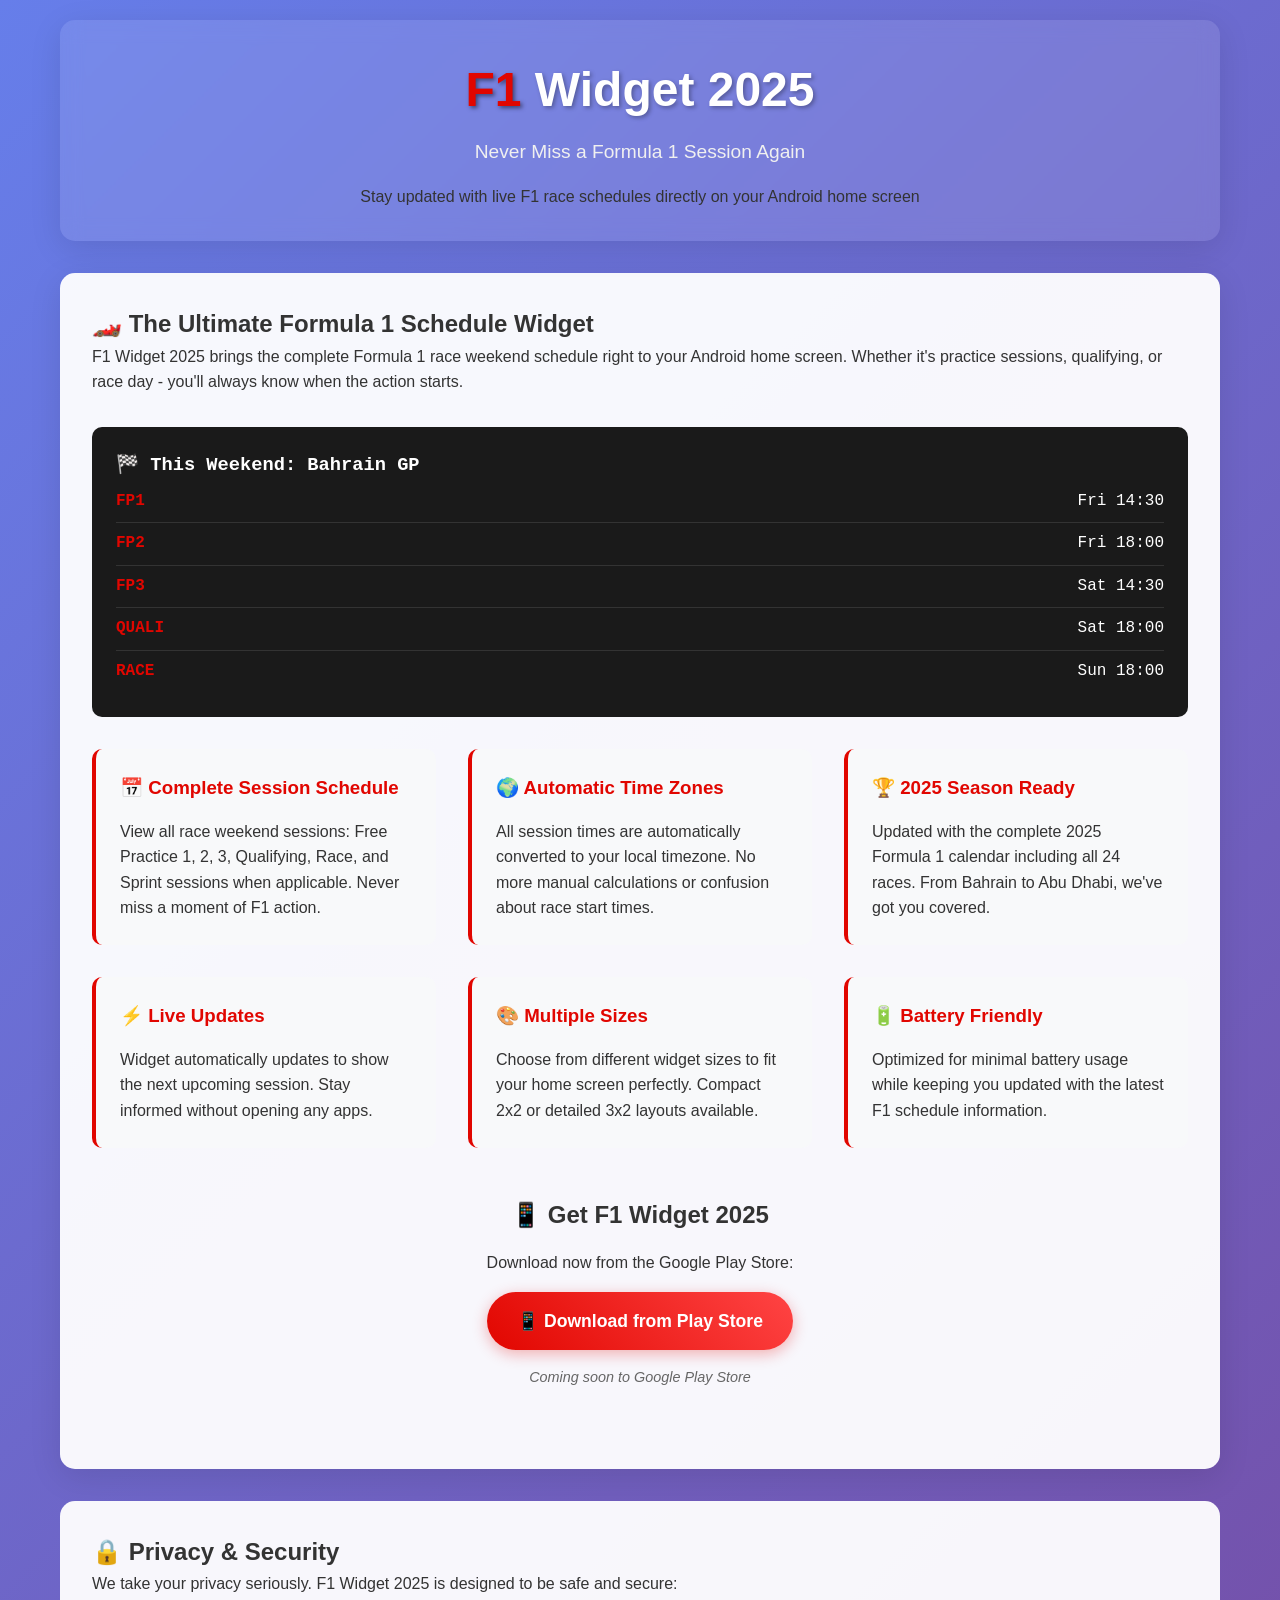
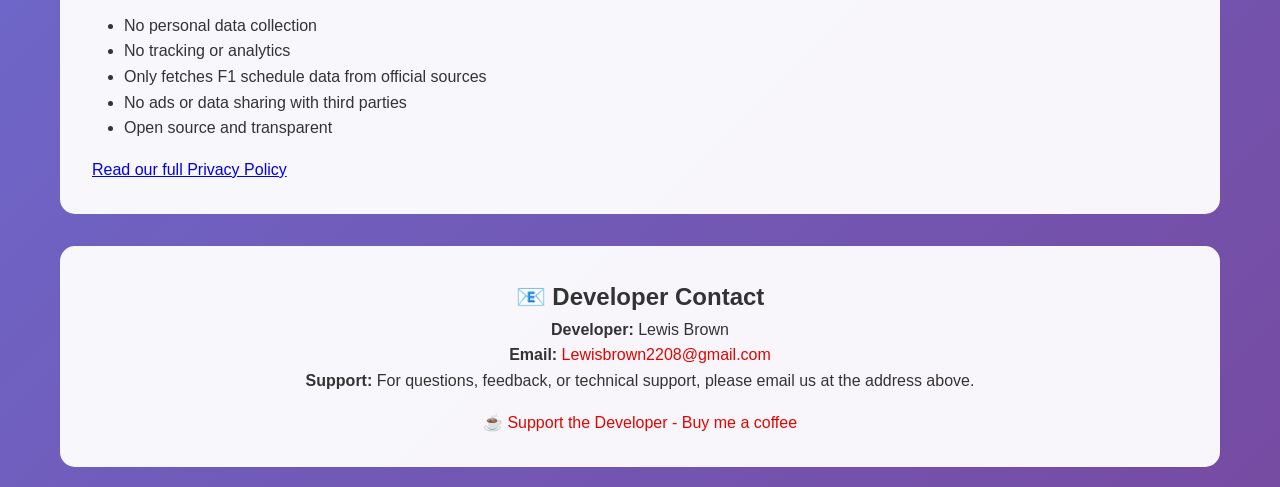
==== index.html @ 6e0ebc2e "dd" ====
<!DOCTYPE html>
<html lang="en">
<head>
    <meta charset="UTF-8">
    <meta name="viewport" content="width=device-width, initial-scale=1.0">
    <title>F1 Widget 2025 - Formula 1 Schedule Widget for Android</title>
    <meta name="description" content="Stay updated with Formula 1 race schedules directly on your Android home screen. Shows FP1, FP2, FP3, Qualifying, Race times, and Sprint sessions when applicable.">
    <style>
        * {
            margin: 0;
            padding: 0;
            box-sizing: border-box;
        }

        body {
            font-family: 'Segoe UI', Tahoma, Geneva, Verdana, sans-serif;
            line-height: 1.6;
            color: #333;
            background: linear-gradient(135deg, #667eea 0%, #764ba2 100%);
            min-height: 100vh;
        }

        .container {
            max-width: 1200px;
            margin: 0 auto;
            padding: 20px;
        }

        .header {
            text-align: center;
            padding: 2rem 0;
            background: rgba(255, 255, 255, 0.1);
            backdrop-filter: blur(10px);
            border-radius: 15px;
            margin-bottom: 2rem;
            box-shadow: 0 8px 32px rgba(0, 0, 0, 0.1);
        }

        .header h1 {
            font-size: 3rem;
            font-weight: bold;
            color: #fff;
            margin-bottom: 0.5rem;
            text-shadow: 2px 2px 4px rgba(0, 0, 0, 0.3);
        }

        .header .subtitle {
            font-size: 1.2rem;
            color: #f0f0f0;
            margin-bottom: 1rem;
        }

        .f1-logo {
            font-weight: bold;
            color: #e10600;
            text-shadow: 2px 2px 4px rgba(0, 0, 0, 0.5);
        }

        .content {
            background: rgba(255, 255, 255, 0.95);
            padding: 2rem;
            border-radius: 15px;
            box-shadow: 0 8px 32px rgba(0, 0, 0, 0.1);
            margin-bottom: 2rem;
        }

        .features {
            display: grid;
            grid-template-columns: repeat(auto-fit, minmax(300px, 1fr));
            gap: 2rem;
            margin: 2rem 0;
        }

        .feature {
            padding: 1.5rem;
            background: #f8f9fa;
            border-radius: 10px;
            border-left: 4px solid #e10600;
            transition: transform 0.3s ease;
        }

        .feature:hover {
            transform: translateY(-5px);
        }

        .feature h3 {
            color: #e10600;
            margin-bottom: 1rem;
        }

        .download-section {
            text-align: center;
            margin: 3rem 0;
        }

        .download-btn {
            display: inline-block;
            background: linear-gradient(45deg, #e10600, #ff4444);
            color: white;
            padding: 15px 30px;
            text-decoration: none;
            border-radius: 50px;
            font-weight: bold;
            font-size: 1.1rem;
            transition: all 0.3s ease;
            box-shadow: 0 4px 15px rgba(225, 6, 0, 0.3);
        }

        .download-btn:hover {
            transform: translateY(-2px);
            box-shadow: 0 6px 20px rgba(225, 6, 0, 0.4);
        }

        .privacy-section {
            background: rgba(255, 255, 255, 0.95);
            padding: 2rem;
            border-radius: 15px;
            margin-bottom: 2rem;
        }

        .contact {
            background: rgba(255, 255, 255, 0.95);
            padding: 2rem;
            border-radius: 15px;
            text-align: center;
        }

        .contact a {
            color: #e10600;
            text-decoration: none;
        }

        .contact a:hover {
            text-decoration: underline;
        }

        .schedule-preview {
            background: #1a1a1a;
            color: #fff;
            padding: 1.5rem;
            border-radius: 10px;
            margin: 2rem 0;
            font-family: 'Courier New', monospace;
        }

        .session-time {
            display: flex;
            justify-content: space-between;
            padding: 0.5rem 0;
            border-bottom: 1px solid #333;
        }

        .session-time:last-child {
            border-bottom: none;
        }

        .session-name {
            color: #e10600;
            font-weight: bold;
        }

        @media (max-width: 768px) {
            .header h1 {
                font-size: 2rem;
            }
            
            .container {
                padding: 10px;
            }
            
            .content {
                padding: 1rem;
            }
        }
    </style>
</head>
<body>
    <div class="container">
        <div class="header">
            <h1><span class="f1-logo">F1</span> Widget 2025</h1>
            <p class="subtitle">Never Miss a Formula 1 Session Again</p>
            <p>Stay updated with live F1 race schedules directly on your Android home screen</p>
        </div>

        <div class="content">
            <h2>🏎️ The Ultimate Formula 1 Schedule Widget</h2>
            <p>F1 Widget 2025 brings the complete Formula 1 race weekend schedule right to your Android home screen. Whether it's practice sessions, qualifying, or race day - you'll always know when the action starts.</p>

            <div class="schedule-preview">
                <h3>🏁 This Weekend: Bahrain GP</h3>
                <div class="session-time">
                    <span class="session-name">FP1</span>
                    <span>Fri 14:30</span>
                </div>
                <div class="session-time">
                    <span class="session-name">FP2</span>
                    <span>Fri 18:00</span>
                </div>
                <div class="session-time">
                    <span class="session-name">FP3</span>
                    <span>Sat 14:30</span>
                </div>
                <div class="session-time">
                    <span class="session-name">QUALI</span>
                    <span>Sat 18:00</span>
                </div>
                <div class="session-time">
                    <span class="session-name">RACE</span>
                    <span>Sun 18:00</span>
                </div>
            </div>

            <div class="features">
                <div class="feature">
                    <h3>📅 Complete Session Schedule</h3>
                    <p>View all race weekend sessions: Free Practice 1, 2, 3, Qualifying, Race, and Sprint sessions when applicable. Never miss a moment of F1 action.</p>
                </div>

                <div class="feature">
                    <h3>🌍 Automatic Time Zones</h3>
                    <p>All session times are automatically converted to your local timezone. No more manual calculations or confusion about race start times.</p>
                </div>

                <div class="feature">
                    <h3>🏆 2025 Season Ready</h3>
                    <p>Updated with the complete 2025 Formula 1 calendar including all 24 races. From Bahrain to Abu Dhabi, we've got you covered.</p>
                </div>

                <div class="feature">
                    <h3>⚡ Live Updates</h3>
                    <p>Widget automatically updates to show the next upcoming session. Stay informed without opening any apps.</p>
                </div>

                <div class="feature">
                    <h3>🎨 Multiple Sizes</h3>
                    <p>Choose from different widget sizes to fit your home screen perfectly. Compact 2x2 or detailed 3x2 layouts available.</p>
                </div>

                <div class="feature">
                    <h3>🔋 Battery Friendly</h3>
                    <p>Optimized for minimal battery usage while keeping you updated with the latest F1 schedule information.</p>
                </div>
            </div>

            <div class="download-section">
                <h2>📱 Get F1 Widget 2025</h2>
                <p style="margin: 1rem 0;">Download now from the Google Play Store:</p>
                <a href="#" class="download-btn">
                    📱 Download from Play Store
                </a>
                <p style="margin-top: 1rem; font-size: 0.9rem; color: #666;">
                    <em>Coming soon to Google Play Store</em>
                </p>
            </div>
        </div>

        <div class="privacy-section">
            <h2>🔒 Privacy & Security</h2>
            <p>We take your privacy seriously. F1 Widget 2025 is designed to be safe and secure:</p>
            <ul style="margin: 1rem 0; padding-left: 2rem;">
                <li>No personal data collection</li>
                <li>No tracking or analytics</li>
                <li>Only fetches F1 schedule data from official sources</li>
                <li>No ads or data sharing with third parties</li>
                <li>Open source and transparent</li>
            </ul>
            <p><a href="privacy-policy.html">Read our full Privacy Policy</a></p>
        </div>

        <div class="contact">
            <h2>📧 Developer Contact</h2>
            <p><strong>Developer:</strong> Lewis Brown</p>
            <p><strong>Email:</strong> <a href="mailto:Lewisbrown2208@gmail.com">Lewisbrown2208@gmail.com</a></p>
            <p><strong>Support:</strong> For questions, feedback, or technical support, please email us at the address above.</p>
            <p style="margin-top: 1rem;">
                <a href="https://buymeacoffee.com/lewisbrown" target="_blank" style="color: #e10600; text-decoration: none;">
                    ☕ Support the Developer - Buy me a coffee
                </a>
            </p>
        </div>
    </div>
</body>
</html>
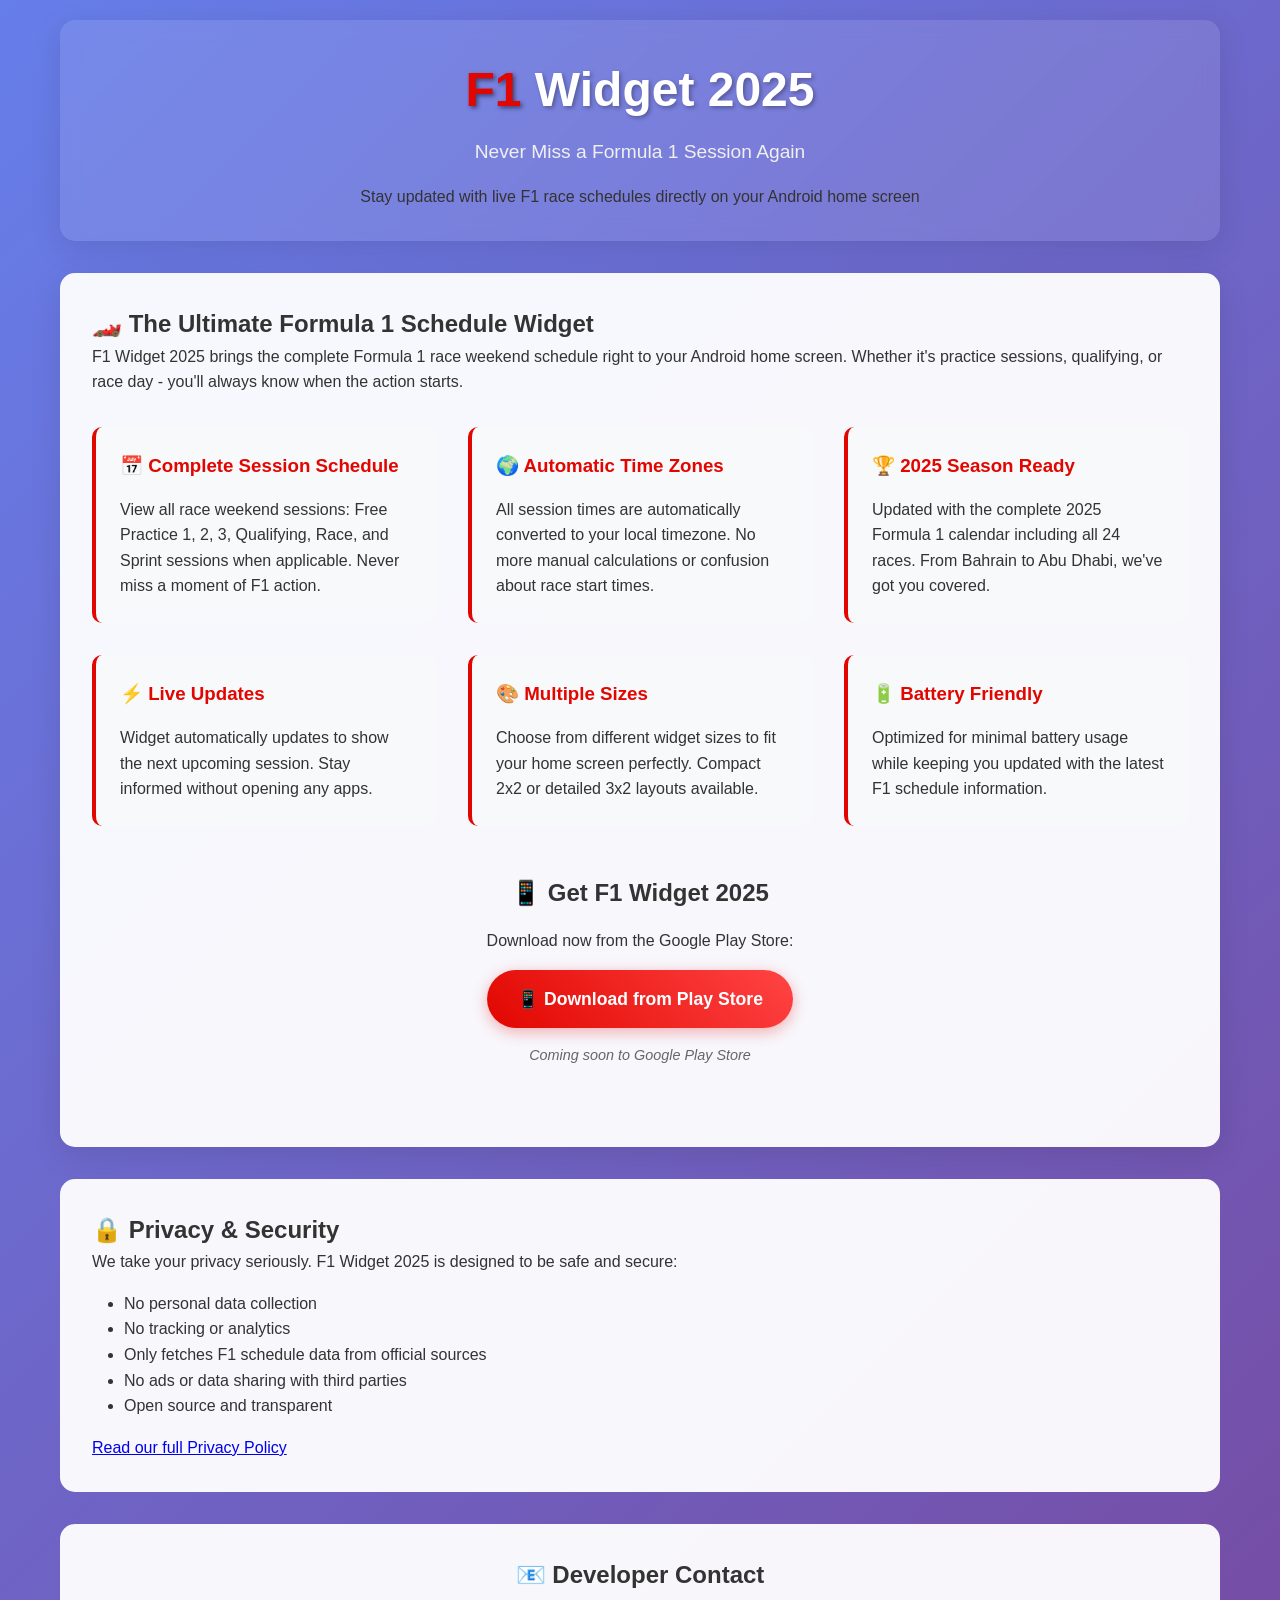
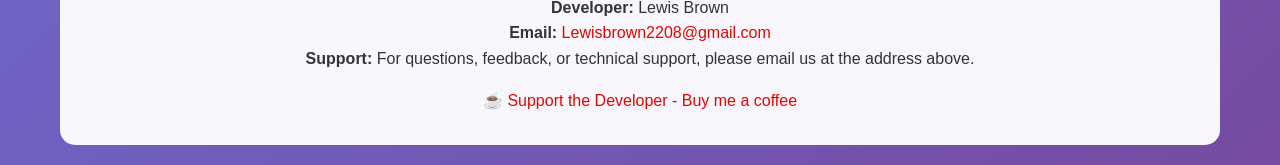
==== commit 00157e81: "Remove schedule preview section from main website and add Google Sites version" ====
--- a/index.html
+++ b/index.html
@@ -134,30 +134,7 @@
             text-decoration: underline;
         }
 
-        .schedule-preview {
-            background: #1a1a1a;
-            color: #fff;
-            padding: 1.5rem;
-            border-radius: 10px;
-            margin: 2rem 0;
-            font-family: 'Courier New', monospace;
-        }
-
-        .session-time {
-            display: flex;
-            justify-content: space-between;
-            padding: 0.5rem 0;
-            border-bottom: 1px solid #333;
-        }
-
-        .session-time:last-child {
-            border-bottom: none;
-        }
-
-        .session-name {
-            color: #e10600;
-            font-weight: bold;
-        }
+
 
         @media (max-width: 768px) {
             .header h1 {
@@ -186,29 +163,7 @@
             <h2>🏎️ The Ultimate Formula 1 Schedule Widget</h2>
             <p>F1 Widget 2025 brings the complete Formula 1 race weekend schedule right to your Android home screen. Whether it's practice sessions, qualifying, or race day - you'll always know when the action starts.</p>
 
-            <div class="schedule-preview">
-                <h3>🏁 This Weekend: Bahrain GP</h3>
-                <div class="session-time">
-                    <span class="session-name">FP1</span>
-                    <span>Fri 14:30</span>
-                </div>
-                <div class="session-time">
-                    <span class="session-name">FP2</span>
-                    <span>Fri 18:00</span>
-                </div>
-                <div class="session-time">
-                    <span class="session-name">FP3</span>
-                    <span>Sat 14:30</span>
-                </div>
-                <div class="session-time">
-                    <span class="session-name">QUALI</span>
-                    <span>Sat 18:00</span>
-                </div>
-                <div class="session-time">
-                    <span class="session-name">RACE</span>
-                    <span>Sun 18:00</span>
-                </div>
-            </div>
+
 
             <div class="features">
                 <div class="feature">
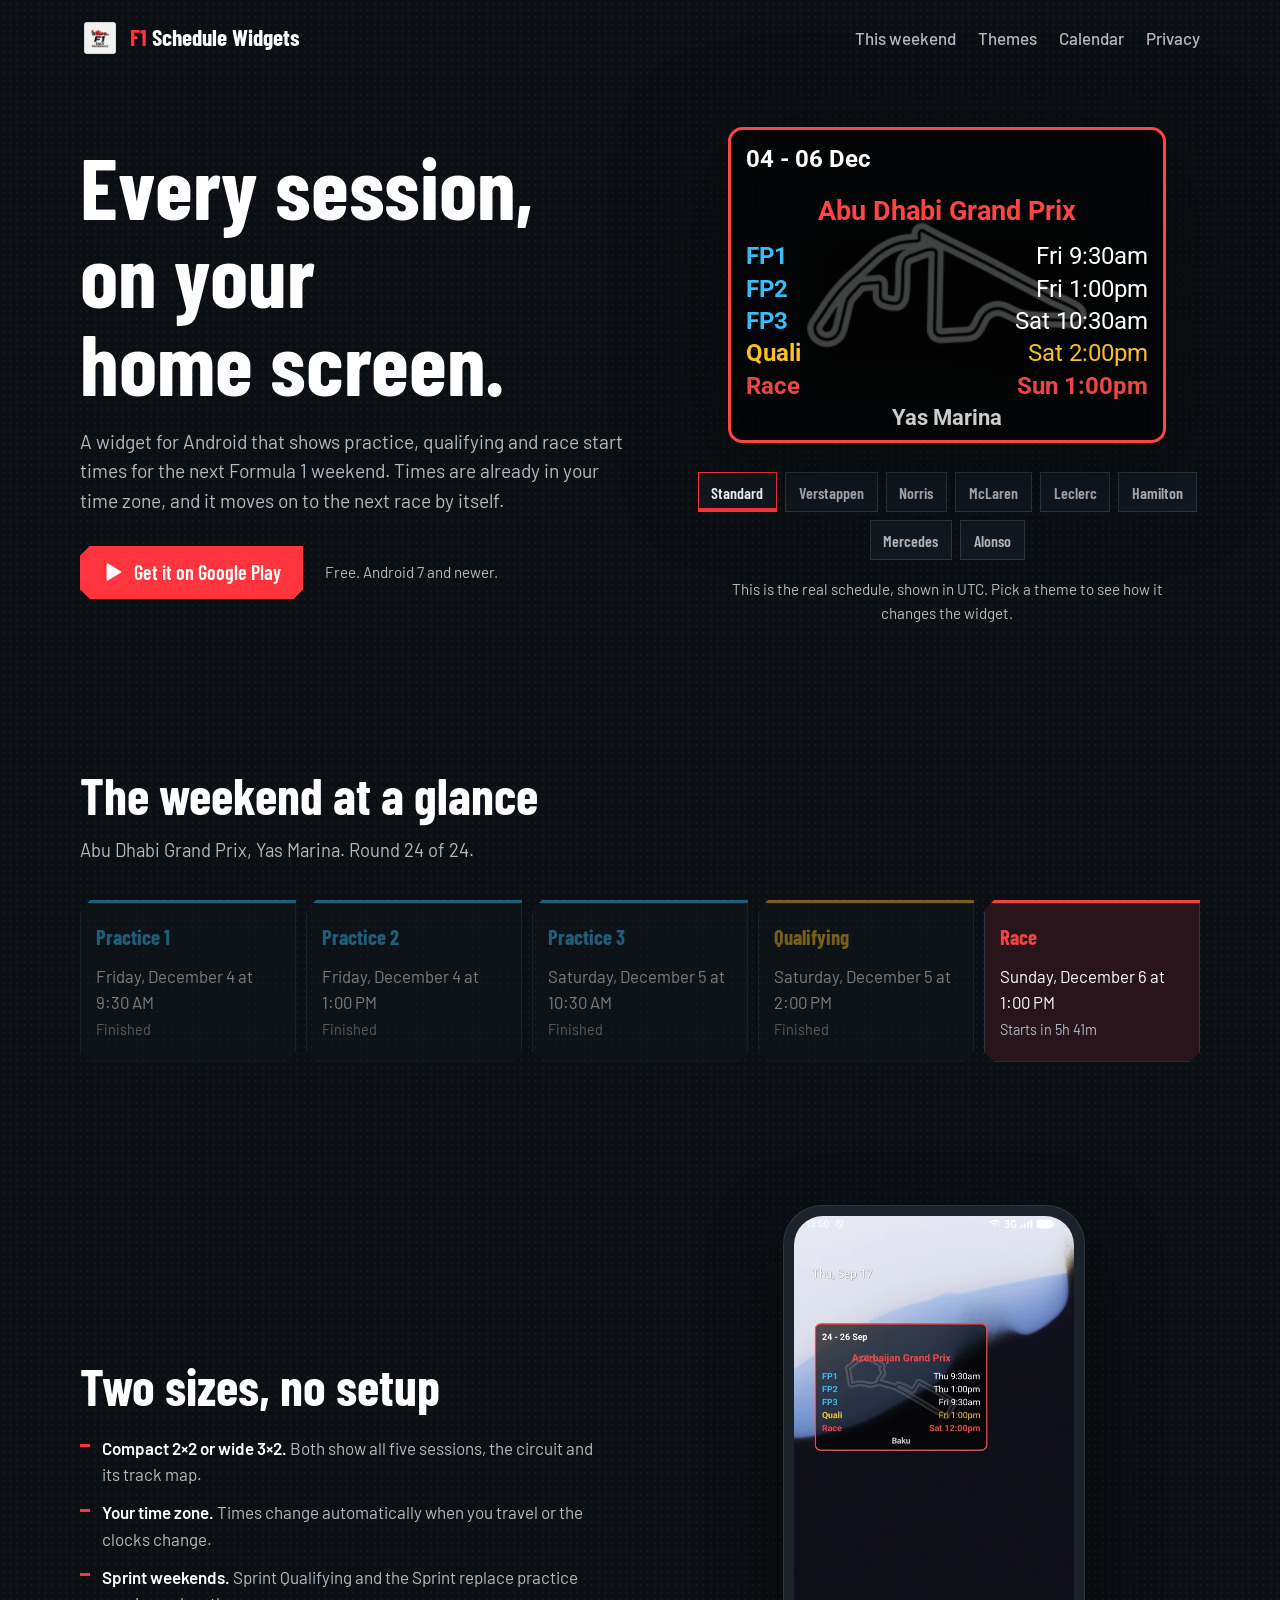
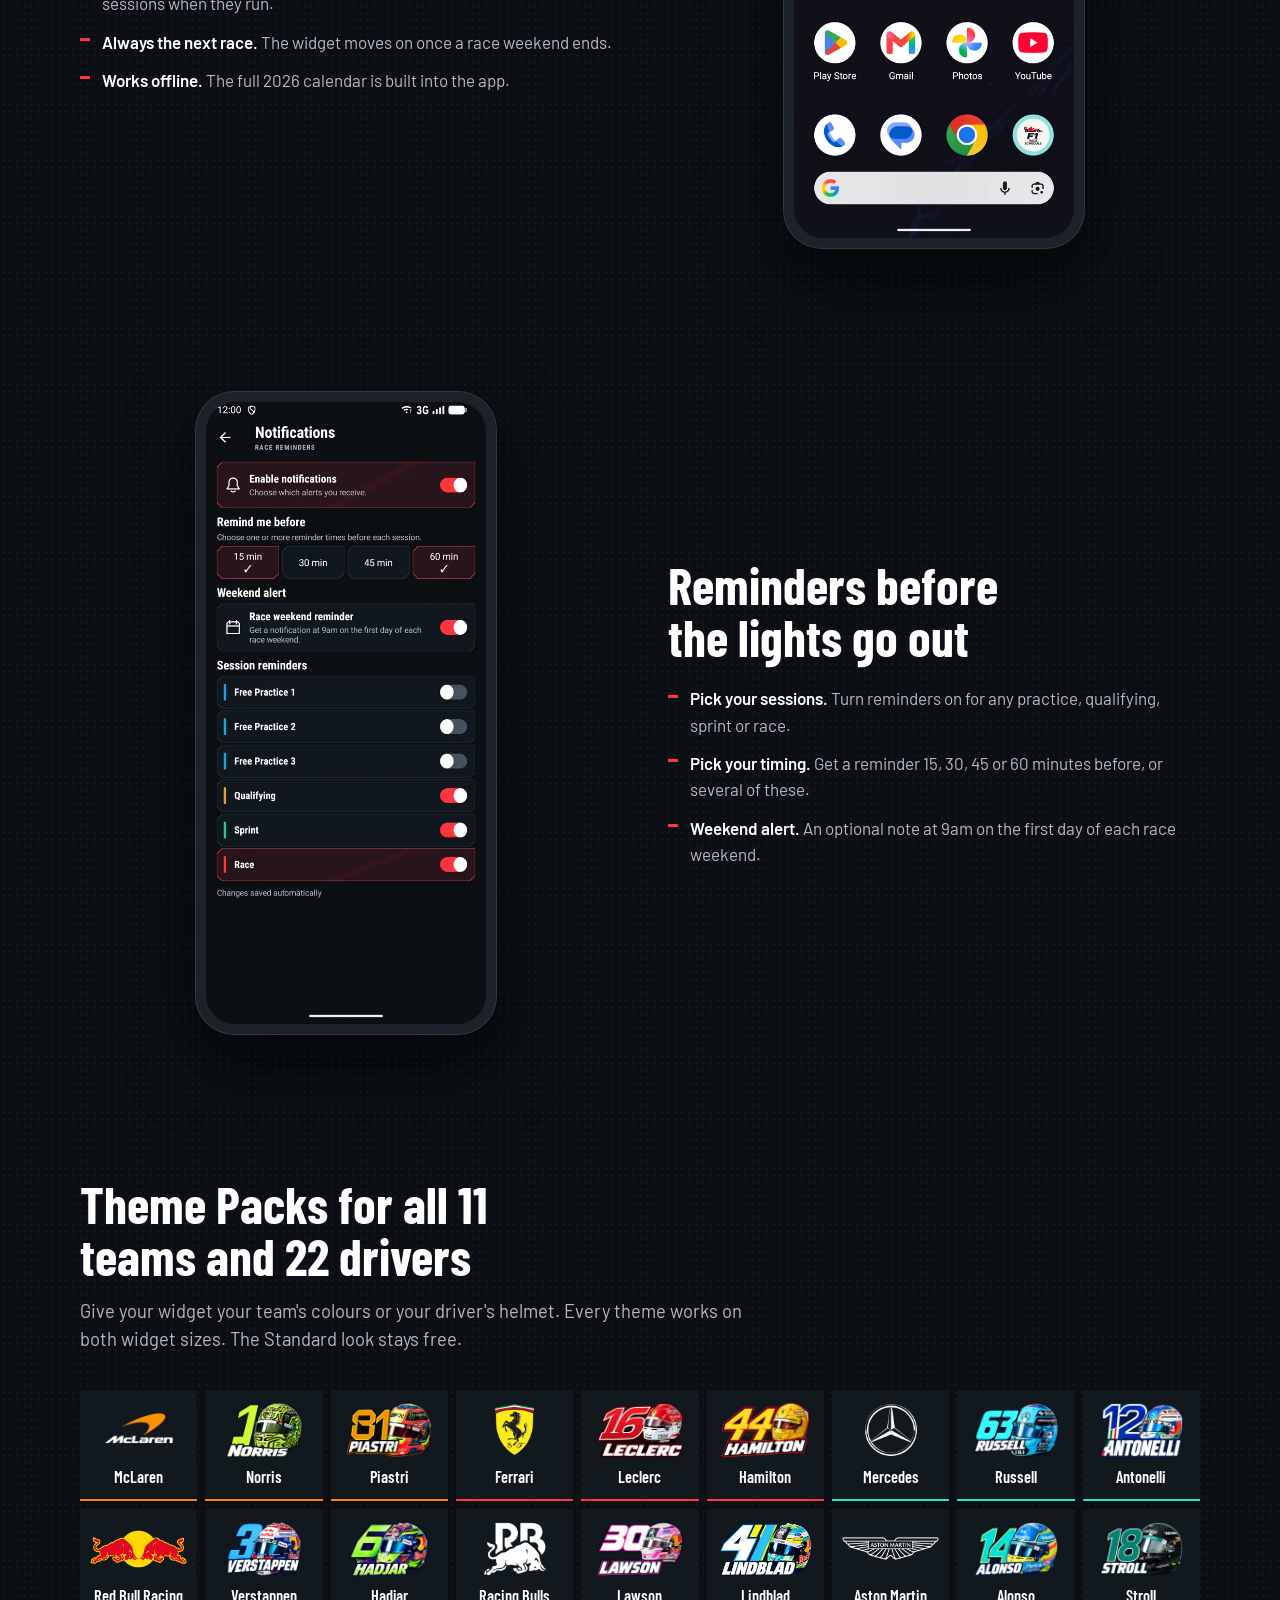
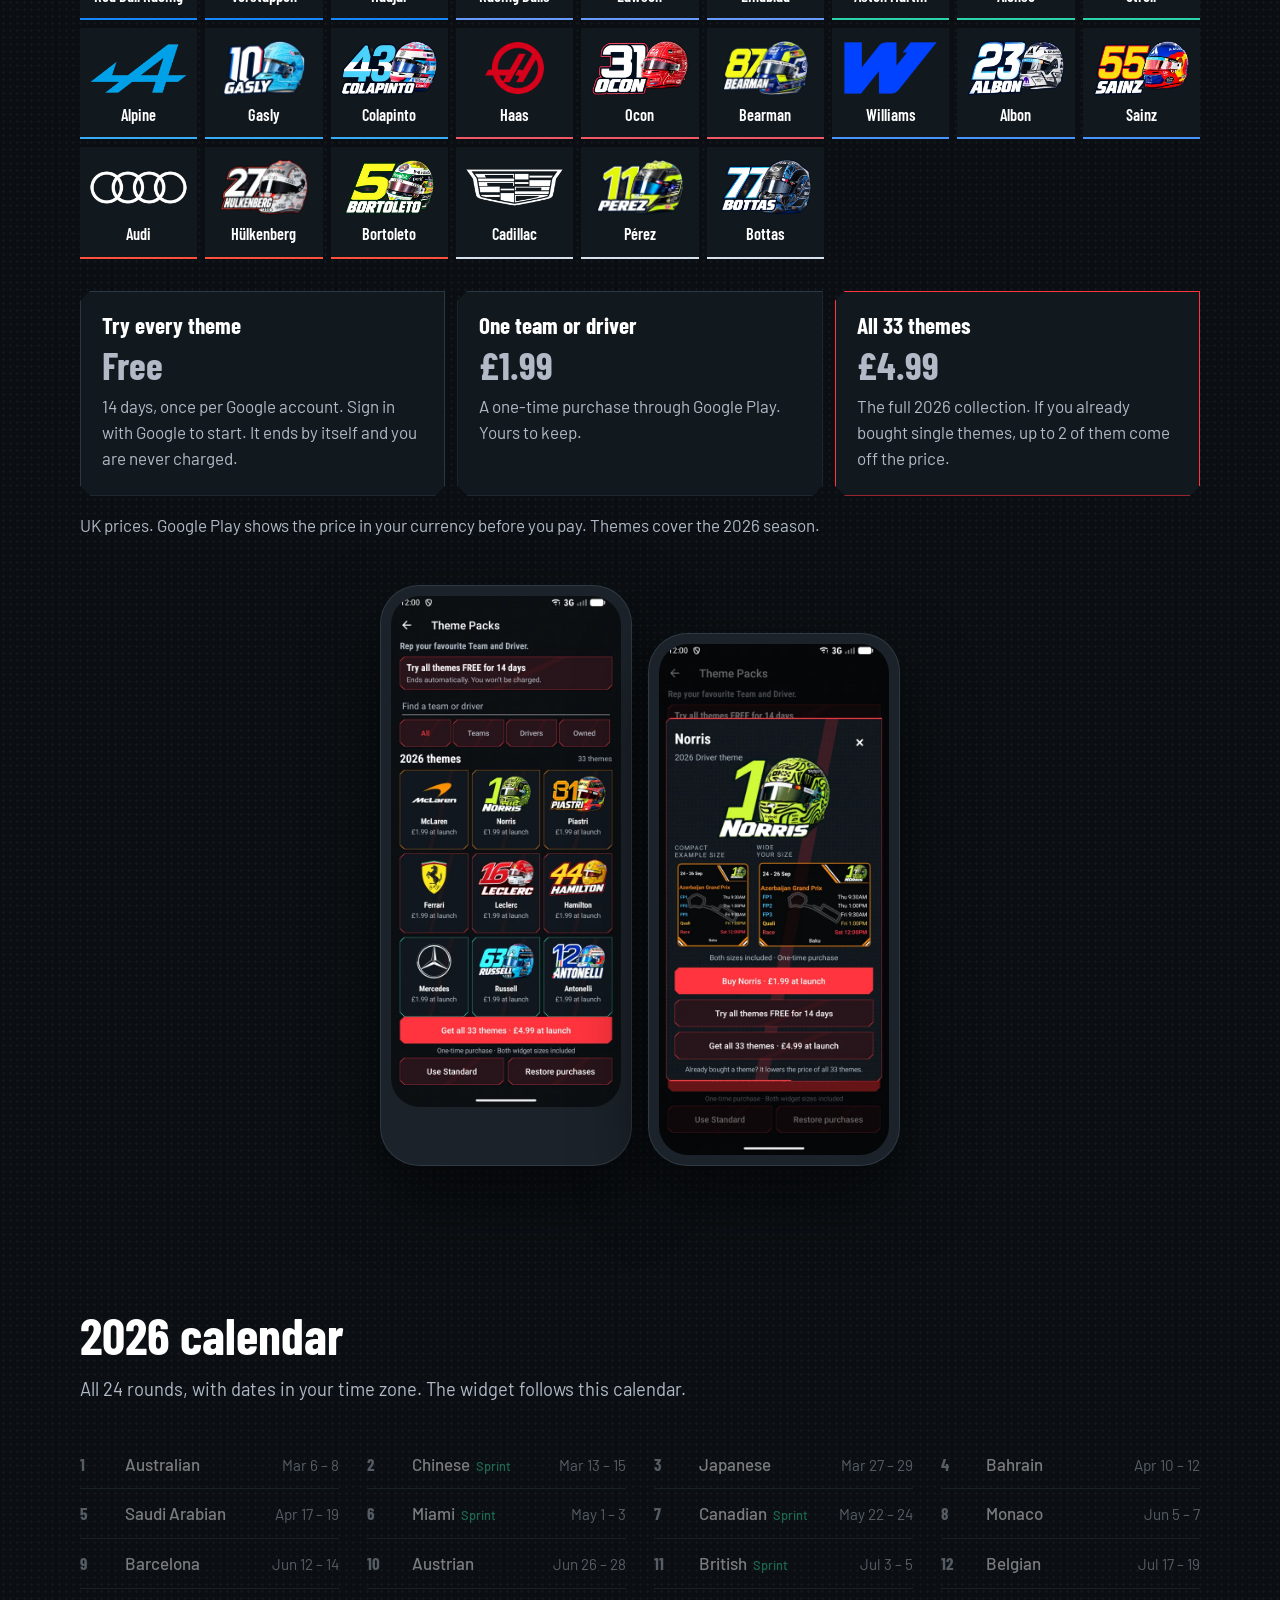
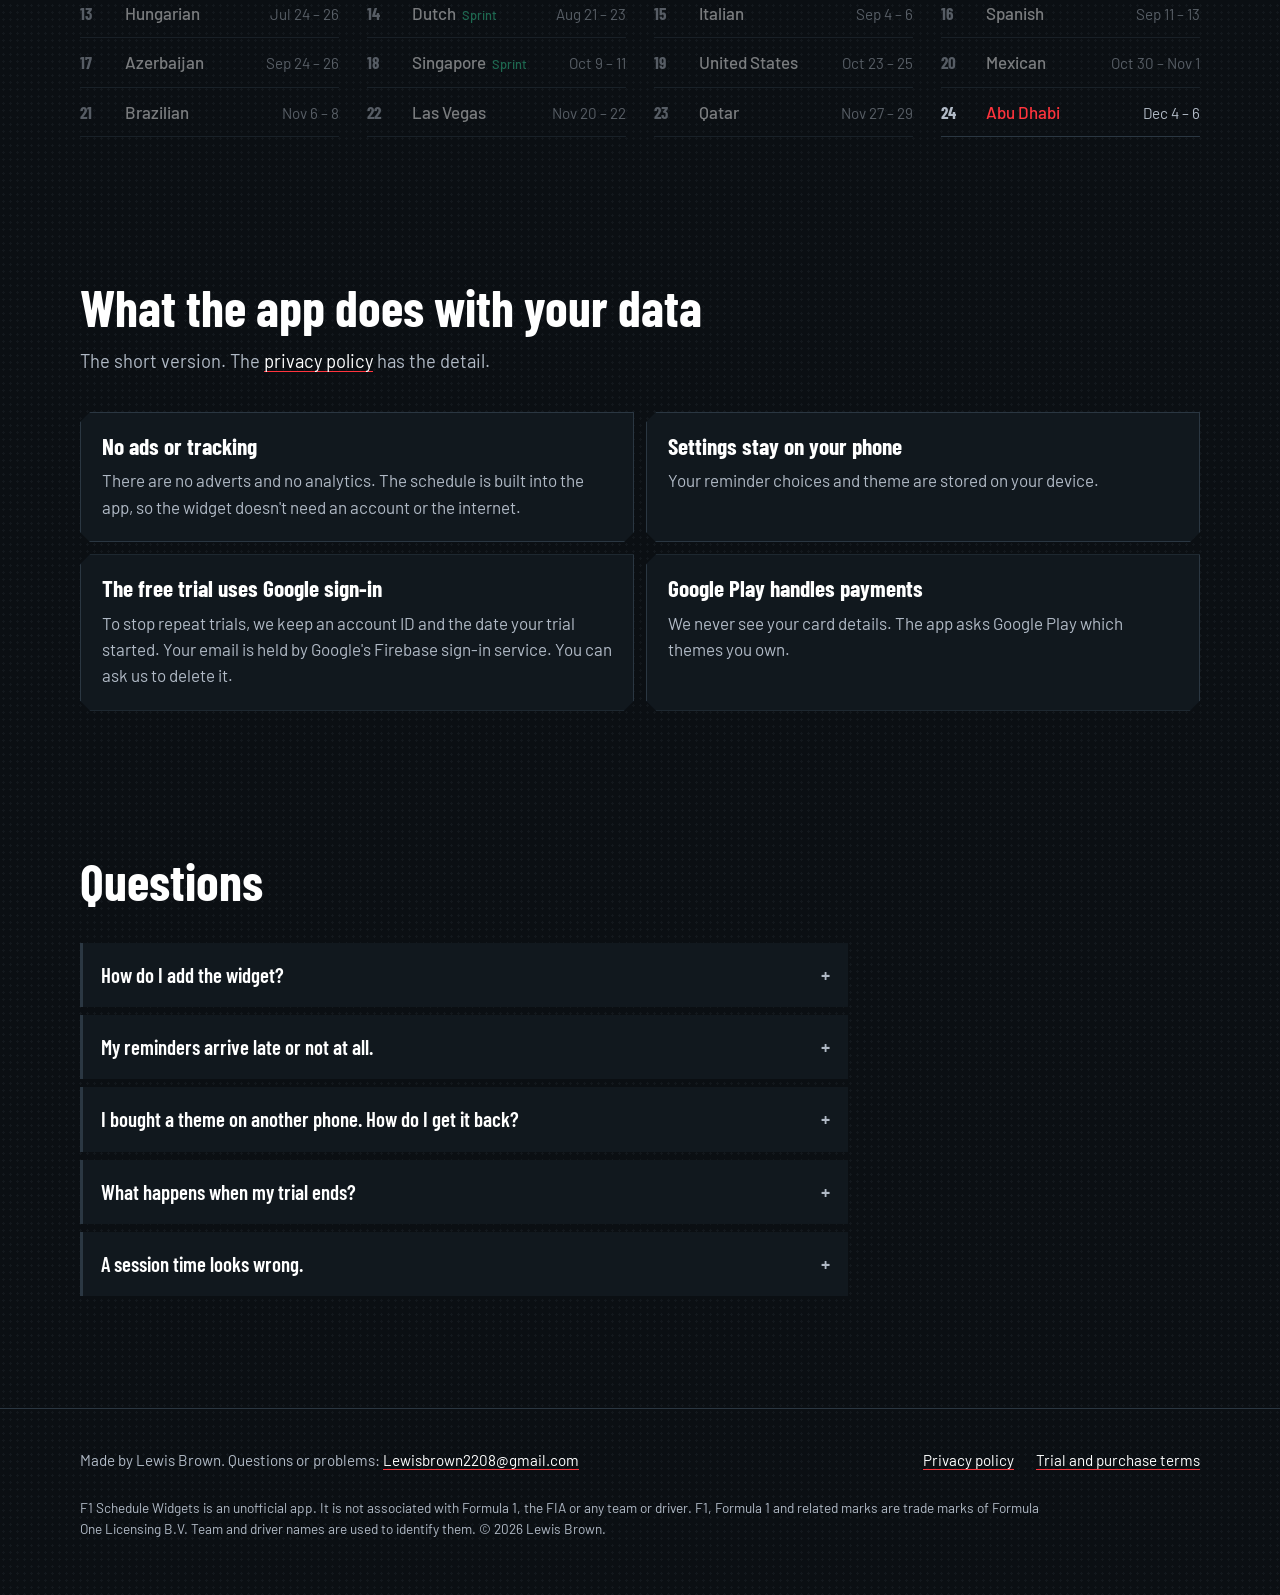
==== commit 071bb41e: "Rebuild website for the 2026 app: live widget demo, themes, new privacy policy and terms Co-Authored" ====
--- a/index.html
+++ b/index.html
@@ -1,238 +1,231 @@
 <!DOCTYPE html>
-<html lang="en">
+<html lang="en-GB">
 <head>
-    <meta charset="UTF-8">
-    <meta name="viewport" content="width=device-width, initial-scale=1.0">
-    <title>F1 Widget 2025 - Formula 1 Schedule Widget for Android</title>
-    <meta name="description" content="Stay updated with Formula 1 race schedules directly on your Android home screen. Shows FP1, FP2, FP3, Qualifying, Race times, and Sprint sessions when applicable.">
-    <style>
-        * {
-            margin: 0;
-            padding: 0;
-            box-sizing: border-box;
-        }
-
-        body {
-            font-family: 'Segoe UI', Tahoma, Geneva, Verdana, sans-serif;
-            line-height: 1.6;
-            color: #333;
-            background: linear-gradient(135deg, #667eea 0%, #764ba2 100%);
-            min-height: 100vh;
-        }
-
-        .container {
-            max-width: 1200px;
-            margin: 0 auto;
-            padding: 20px;
-        }
-
-        .header {
-            text-align: center;
-            padding: 2rem 0;
-            background: rgba(255, 255, 255, 0.1);
-            backdrop-filter: blur(10px);
-            border-radius: 15px;
-            margin-bottom: 2rem;
-            box-shadow: 0 8px 32px rgba(0, 0, 0, 0.1);
-        }
-
-        .header h1 {
-            font-size: 3rem;
-            font-weight: bold;
-            color: #fff;
-            margin-bottom: 0.5rem;
-            text-shadow: 2px 2px 4px rgba(0, 0, 0, 0.3);
-        }
-
-        .header .subtitle {
-            font-size: 1.2rem;
-            color: #f0f0f0;
-            margin-bottom: 1rem;
-        }
-
-        .f1-logo {
-            font-weight: bold;
-            color: #e10600;
-            text-shadow: 2px 2px 4px rgba(0, 0, 0, 0.5);
-        }
-
-        .content {
-            background: rgba(255, 255, 255, 0.95);
-            padding: 2rem;
-            border-radius: 15px;
-            box-shadow: 0 8px 32px rgba(0, 0, 0, 0.1);
-            margin-bottom: 2rem;
-        }
-
-        .features {
-            display: grid;
-            grid-template-columns: repeat(auto-fit, minmax(300px, 1fr));
-            gap: 2rem;
-            margin: 2rem 0;
-        }
-
-        .feature {
-            padding: 1.5rem;
-            background: #f8f9fa;
-            border-radius: 10px;
-            border-left: 4px solid #e10600;
-            transition: transform 0.3s ease;
-        }
-
-        .feature:hover {
-            transform: translateY(-5px);
-        }
-
-        .feature h3 {
-            color: #e10600;
-            margin-bottom: 1rem;
-        }
-
-        .download-section {
-            text-align: center;
-            margin: 3rem 0;
-        }
-
-        .download-btn {
-            display: inline-block;
-            background: linear-gradient(45deg, #e10600, #ff4444);
-            color: white;
-            padding: 15px 30px;
-            text-decoration: none;
-            border-radius: 50px;
-            font-weight: bold;
-            font-size: 1.1rem;
-            transition: all 0.3s ease;
-            box-shadow: 0 4px 15px rgba(225, 6, 0, 0.3);
-        }
-
-        .download-btn:hover {
-            transform: translateY(-2px);
-            box-shadow: 0 6px 20px rgba(225, 6, 0, 0.4);
-        }
-
-        .privacy-section {
-            background: rgba(255, 255, 255, 0.95);
-            padding: 2rem;
-            border-radius: 15px;
-            margin-bottom: 2rem;
-        }
-
-        .contact {
-            background: rgba(255, 255, 255, 0.95);
-            padding: 2rem;
-            border-radius: 15px;
-            text-align: center;
-        }
-
-        .contact a {
-            color: #e10600;
-            text-decoration: none;
-        }
-
-        .contact a:hover {
-            text-decoration: underline;
-        }
-
-
-
-        @media (max-width: 768px) {
-            .header h1 {
-                font-size: 2rem;
-            }
-            
-            .container {
-                padding: 10px;
-            }
-            
-            .content {
-                padding: 1rem;
-            }
-        }
-    </style>
+  <meta charset="utf-8">
+  <meta name="viewport" content="width=device-width, initial-scale=1">
+  <title>F1 Schedule Widgets for Android</title>
+  <meta name="description" content="Home screen widgets for Android that show every session of the next Formula 1 race weekend in your own time zone, with reminders and team and driver themes.">
+  <meta name="theme-color" content="#0b0f13">
+  <meta property="og:title" content="F1 Schedule Widgets for Android">
+  <meta property="og:description" content="Every session of the next race weekend on your home screen, in your time zone.">
+  <meta property="og:image" content="https://f1-schedule-widgets.netlify.app/assets/screens/homescreen.webp">
+  <link rel="icon" href="favicon.png" type="image/png">
+  <link rel="preconnect" href="https://fonts.googleapis.com">
+  <link rel="preconnect" href="https://fonts.gstatic.com" crossorigin>
+  <link href="https://fonts.googleapis.com/css2?family=Barlow+Condensed:wght@600;700&family=Barlow:wght@400;500;600&family=Roboto:wght@400;700&display=swap" rel="stylesheet">
+  <link rel="stylesheet" href="styles.css">
 </head>
 <body>
-    <div class="container">
-        <div class="header">
-            <h1><span class="f1-logo">F1</span> Widget 2025</h1>
-            <p class="subtitle">Never Miss a Formula 1 Session Again</p>
-            <p>Stay updated with live F1 race schedules directly on your Android home screen</p>
-        </div>
-
-        <div class="content">
-            <h2>🏎️ The Ultimate Formula 1 Schedule Widget</h2>
-            <p>F1 Widget 2025 brings the complete Formula 1 race weekend schedule right to your Android home screen. Whether it's practice sessions, qualifying, or race day - you'll always know when the action starts.</p>
-
-
-
-            <div class="features">
-                <div class="feature">
-                    <h3>📅 Complete Session Schedule</h3>
-                    <p>View all race weekend sessions: Free Practice 1, 2, 3, Qualifying, Race, and Sprint sessions when applicable. Never miss a moment of F1 action.</p>
+  <header class="site-header">
+    <div class="wrap">
+      <a class="brand" href="./">
+        <img src="assets/icon-192.png" alt="" width="40" height="40">
+        <span><b>F1</b> Schedule Widgets</span>
+      </a>
+      <nav class="site-nav" aria-label="Sections">
+        <a href="#weekend">This weekend</a>
+        <a href="#themes">Themes</a>
+        <a href="#calendar">Calendar</a>
+        <a href="#privacy">Privacy</a>
+      </nav>
+    </div>
+  </header>
+
+  <main>
+    <section class="hero" aria-labelledby="hero-title">
+      <div class="wrap">
+        <div>
+          <h1 id="hero-title">Every session, on your home screen.</h1>
+          <p class="lede">A widget for Android that shows practice, qualifying and race start times for the next Formula 1 weekend. Times are already in your time zone, and it moves on to the next race by itself.</p>
+          <div class="actions">
+            <a class="button" href="https://play.google.com/store/apps/details?id=com.f1widget">
+              <svg viewBox="0 0 24 24" aria-hidden="true"><path fill="currentColor" d="M5 3.5v17a1 1 0 0 0 1.5.86l14-8.5a1 1 0 0 0 0-1.72l-14-8.5A1 1 0 0 0 5 3.5Z"/></svg>
+              Get it on Google Play
+            </a>
+            <span class="small">Free. Android 7 and newer.</span>
+          </div>
+        </div>
+
+        <div class="demo">
+          <div class="widget-shell">
+            <div class="widget" data-widget role="img" aria-label="Widget preview">
+              <div class="frame"></div>
+              <img class="track" data-track src="assets/tracks/baku.webp" alt="">
+              <img class="corner left" data-corner-left src="assets/frames/red_bull_corner.svg" alt="">
+              <img class="corner right" data-corner-right src="assets/frames/red_bull_corner_right.svg" alt="">
+              <div class="grid">
+                <div class="dates" data-dates></div>
+                <div class="badge">
+                  <img class="header" data-header src="assets/frames/red_bull_header.svg" alt="">
+                  <span class="gap"></span>
+                  <img class="art" data-art src="assets/art/verstappen.webp" alt="">
                 </div>
-
-                <div class="feature">
-                    <h3>🌍 Automatic Time Zones</h3>
-                    <p>All session times are automatically converted to your local timezone. No more manual calculations or confusion about race start times.</p>
-                </div>
-
-                <div class="feature">
-                    <h3>🏆 2025 Season Ready</h3>
-                    <p>Updated with the complete 2025 Formula 1 calendar including all 24 races. From Bahrain to Abu Dhabi, we've got you covered.</p>
-                </div>
-
-                <div class="feature">
-                    <h3>⚡ Live Updates</h3>
-                    <p>Widget automatically updates to show the next upcoming session. Stay informed without opening any apps.</p>
-                </div>
-
-                <div class="feature">
-                    <h3>🎨 Multiple Sizes</h3>
-                    <p>Choose from different widget sizes to fit your home screen perfectly. Compact 2x2 or detailed 3x2 layouts available.</p>
-                </div>
-
-                <div class="feature">
-                    <h3>🔋 Battery Friendly</h3>
-                    <p>Optimized for minimal battery usage while keeping you updated with the latest F1 schedule information.</p>
-                </div>
+                <div class="gp" data-gp></div>
+                <div class="rows" data-rows></div>
+                <div class="place" data-place></div>
+              </div>
             </div>
-
-            <div class="download-section">
-                <h2>📱 Get F1 Widget 2025</h2>
-                <p style="margin: 1rem 0;">Download now from the Google Play Store:</p>
-                <a href="#" class="download-btn">
-                    📱 Download from Play Store
-                </a>
-                <p style="margin-top: 1rem; font-size: 0.9rem; color: #666;">
-                    <em>Coming soon to Google Play Store</em>
-                </p>
-            </div>
-        </div>
-
-        <div class="privacy-section">
-            <h2>🔒 Privacy & Security</h2>
-            <p>We take your privacy seriously. F1 Widget 2025 is designed to be safe and secure:</p>
-            <ul style="margin: 1rem 0; padding-left: 2rem;">
-                <li>No personal data collection</li>
-                <li>No tracking or analytics</li>
-                <li>Only fetches F1 schedule data from official sources</li>
-                <li>No ads or data sharing with third parties</li>
-                <li>Open source and transparent</li>
-            </ul>
-            <p><a href="privacy-policy.html">Read our full Privacy Policy</a></p>
-        </div>
-
-        <div class="contact">
-            <h2>📧 Developer Contact</h2>
-            <p><strong>Developer:</strong> Lewis Brown</p>
-            <p><strong>Email:</strong> <a href="mailto:Lewisbrown2208@gmail.com">Lewisbrown2208@gmail.com</a></p>
-            <p><strong>Support:</strong> For questions, feedback, or technical support, please email us at the address above.</p>
-            <p style="margin-top: 1rem;">
-                <a href="https://buymeacoffee.com/lewisbrown" target="_blank" style="color: #e10600; text-decoration: none;">
-                    ☕ Support the Developer - Buy me a coffee
-                </a>
-            </p>
-        </div>
+          </div>
+          <div class="theme-picker" data-picker role="group" aria-label="Try a theme"></div>
+          <p class="demo-caption">This is the real schedule, shown in <span data-zone>your time zone</span>. Pick a theme to see how it changes the widget.</p>
+        </div>
+      </div>
+    </section>
+
+    <section id="weekend" aria-labelledby="weekend-title">
+      <div class="wrap">
+        <div class="section-head">
+          <h2 id="weekend-title">The weekend at a glance</h2>
+          <p data-weekend-title></p>
+        </div>
+        <ol class="timeline" data-timeline></ol>
+      </div>
+    </section>
+
+    <section aria-labelledby="widgets-title">
+      <div class="wrap feature">
+        <div>
+          <h2 id="widgets-title">Two sizes, no setup</h2>
+          <ul>
+            <li><b>Compact 2×2 or wide 3×2.</b> Both show all five sessions, the circuit and its track map.</li>
+            <li><b>Your time zone.</b> Times change automatically when you travel or the clocks change.</li>
+            <li><b>Sprint weekends.</b> Sprint Qualifying and the Sprint replace practice sessions when they run.</li>
+            <li><b>Always the next race.</b> The widget moves on once a race weekend ends.</li>
+            <li><b>Works offline.</b> The full 2026 calendar is built into the app.</li>
+          </ul>
+        </div>
+        <div class="phone"><img src="assets/screens/homescreen.webp" alt="Android home screen with the F1 widget showing the Azerbaijan Grand Prix sessions" width="540" height="1200" loading="lazy"></div>
+      </div>
+    </section>
+
+    <section aria-labelledby="reminders-title">
+      <div class="wrap feature flip">
+        <div>
+          <h2 id="reminders-title">Reminders before the lights go out</h2>
+          <ul>
+            <li><b>Pick your sessions.</b> Turn reminders on for any practice, qualifying, sprint or race.</li>
+            <li><b>Pick your timing.</b> Get a reminder 15, 30, 45 or 60 minutes before, or several of these.</li>
+            <li><b>Weekend alert.</b> An optional note at 9am on the first day of each race weekend.</li>
+          </ul>
+        </div>
+        <div class="phone"><img src="assets/screens/notifications.webp" alt="Notification settings with reminders on for qualifying, sprint and race, 15 and 60 minutes before" width="540" height="1200" loading="lazy"></div>
+      </div>
+    </section>
+
+    <section id="themes" aria-labelledby="themes-title">
+      <div class="wrap">
+        <div class="section-head">
+          <h2 id="themes-title">Theme Packs for all 11 teams and 22 drivers</h2>
+          <p>Give your widget your team's colours or your driver's helmet. Every theme works on both widget sizes. The Standard look stays free.</p>
+        </div>
+        <div class="art-wall" data-wall></div>
+
+        <div class="offers">
+          <div class="offer panel">
+            <h3>Try every theme</h3>
+            <p class="price">Free</p>
+            <p>14 days, once per Google account. Sign in with Google to start. It ends by itself and you are never charged.</p>
+          </div>
+          <div class="offer panel">
+            <h3>One team or driver</h3>
+            <p class="price">£1.99</p>
+            <p>A one-time purchase through Google Play. Yours to keep.</p>
+          </div>
+          <div class="offer panel accent">
+            <h3>All 33 themes</h3>
+            <p class="price">£4.99</p>
+            <p>The full 2026 collection. If you already bought single themes, up to 2 of them come off the price.</p>
+          </div>
+        </div>
+        <p class="muted" style="margin-top:16px">UK prices. Google Play shows the price in your currency before you pay. Themes cover the 2026 season.</p>
+
+        <div class="phones" style="margin-top:48px">
+          <div class="phone"><img src="assets/screens/shop.webp" alt="Theme Packs screen with team and driver themes" width="540" height="1200" loading="lazy"></div>
+          <div class="phone"><img src="assets/screens/detail.webp" alt="Norris theme page with compact and wide widget previews" width="540" height="1200" loading="lazy"></div>
+        </div>
+      </div>
+    </section>
+
+    <section id="calendar" aria-labelledby="calendar-title">
+      <div class="wrap">
+        <div class="section-head">
+          <h2 id="calendar-title">2026 calendar</h2>
+          <p>All 24 rounds, with dates in your time zone. The widget follows this calendar.</p>
+        </div>
+        <ol class="calendar" data-calendar></ol>
+      </div>
+    </section>
+
+    <section id="privacy" aria-labelledby="privacy-title">
+      <div class="wrap">
+        <div class="section-head">
+          <h2 id="privacy-title">What the app does with your data</h2>
+          <p>The short version. The <a class="text-link" href="privacy-policy.html">privacy policy</a> has the detail.</p>
+        </div>
+        <div class="facts">
+          <div class="fact panel">
+            <h3>No ads or tracking</h3>
+            <p>There are no adverts and no analytics. The schedule is built into the app, so the widget doesn't need an account or the internet.</p>
+          </div>
+          <div class="fact panel">
+            <h3>Settings stay on your phone</h3>
+            <p>Your reminder choices and theme are stored on your device.</p>
+          </div>
+          <div class="fact panel">
+            <h3>The free trial uses Google sign-in</h3>
+            <p>To stop repeat trials, we keep an account ID and the date your trial started. Your email is held by Google's Firebase sign-in service. You can ask us to delete it.</p>
+          </div>
+          <div class="fact panel">
+            <h3>Google Play handles payments</h3>
+            <p>We never see your card details. The app asks Google Play which themes you own.</p>
+          </div>
+        </div>
+      </div>
+    </section>
+
+    <section aria-labelledby="faq-title">
+      <div class="wrap">
+        <div class="section-head">
+          <h2 id="faq-title">Questions</h2>
+        </div>
+        <div class="faq">
+          <details>
+            <summary>How do I add the widget?</summary>
+            <p>Touch and hold an empty part of your home screen, tap Widgets, then search for F1. Drag the size you want onto your home screen.</p>
+          </details>
+          <details>
+            <summary>My reminders arrive late or not at all.</summary>
+            <p>Some phones pause apps in the background to save battery. Open your phone's Settings, go to Apps, then F1 Schedule Widgets, then Battery, and choose Unrestricted.</p>
+          </details>
+          <details>
+            <summary>I bought a theme on another phone. How do I get it back?</summary>
+            <p>Sign in to Google Play with the same account, open Theme Packs and tap Restore purchases.</p>
+          </details>
+          <details>
+            <summary>What happens when my trial ends?</summary>
+            <p>Your widget goes back to the Standard look. Themes you bought stay active. Schedules and reminders are always free.</p>
+          </details>
+          <details>
+            <summary>A session time looks wrong.</summary>
+            <p>Email us with the race and session. Formula 1 sometimes moves sessions, and we update the app when it does.</p>
+          </details>
+        </div>
+      </div>
+    </section>
+  </main>
+
+  <footer class="site-footer">
+    <div class="wrap">
+      <p>Made by Lewis Brown. Questions or problems: <a class="text-link" href="mailto:Lewisbrown2208@gmail.com">Lewisbrown2208@gmail.com</a></p>
+      <nav aria-label="Legal">
+        <a class="text-link" href="privacy-policy.html">Privacy policy</a>
+        <a class="text-link" href="terms.html">Trial and purchase terms</a>
+      </nav>
+      <p class="legal">F1 Schedule Widgets is an unofficial app. It is not associated with Formula 1, the FIA or any team or driver. F1, Formula 1 and related marks are trade marks of Formula One Licensing B.V. Team and driver names are used to identify them. © <span data-year>2026</span> Lewis Brown.</p>
     </div>
+  </footer>
+
+  <script src="races.js"></script>
+  <script src="site.js"></script>
 </body>
-</html>+</html>
--- a/styles.css
+++ b/styles.css
@@ -0,0 +1,309 @@
+/* F1 Schedule Widgets site. Tokens mirror the Android app (MotorsportPanel, widget colours). */
+:root {
+  --tarmac: #0b0f13;      /* app backdrop */
+  --pit-wall: #11181e;    /* app panel fill */
+  --panel-line: #2b3742;  /* app panel outline */
+  --kerb: #ff343d;        /* app accent red */
+  --kerb-deep: #28141a;   /* app accent panel fill */
+  --telemetry: #b1bac6;   /* app muted text */
+  --practice: #38bdf8;    /* widget practice label */
+  --quali: #fbbf24;       /* widget qualifying label */
+  --race: #ef4444;        /* widget race label */
+  --white: #ffffff;
+  --cut: 10px;
+  --display: "Barlow Condensed", "Roboto Condensed", "Arial Narrow", sans-serif;
+  --body: "Barlow", "Roboto", system-ui, sans-serif;
+  color-scheme: dark;
+}
+
+* { box-sizing: border-box; }
+html { scroll-behavior: smooth; }
+@media (prefers-reduced-motion: reduce) { html { scroll-behavior: auto; } }
+
+body {
+  margin: 0;
+  background-color: var(--tarmac);
+  /* The app's faint carbon grid, drawn once for the whole page. */
+  background-image: radial-gradient(rgba(180, 199, 215, .05) 1px, transparent 1.2px);
+  background-size: 7px 7px;
+  color: var(--white);
+  font-family: var(--body);
+  font-size: 1.0625rem;
+  line-height: 1.55;
+}
+
+img { max-width: 100%; display: block; }
+a { color: inherit; }
+a:focus-visible, button:focus-visible, summary:focus-visible {
+  outline: 2px solid var(--quali);
+  outline-offset: 3px;
+}
+
+h1, h2, h3 {
+  font-family: var(--display);
+  font-weight: 700;
+  line-height: 1.02;
+  margin: 0;
+  text-wrap: balance;
+}
+h1 { font-size: clamp(2.8rem, 7vw, 5.4rem); }
+h2 { font-size: clamp(2rem, 4.4vw, 3.2rem); }
+h3 { font-size: 1.45rem; line-height: 1.1; }
+p { margin: 0; }
+.muted { color: var(--telemetry); }
+
+.wrap { width: min(1120px, 100% - 32px); margin-inline: auto; }
+
+/* Cut-corner panel, same geometry as the app: top-left, bottom-left and bottom-right clipped. */
+.panel {
+  position: relative;
+  background: var(--pit-wall);
+  clip-path: polygon(var(--cut) 0, 100% 0, 100% calc(100% - var(--cut)), calc(100% - var(--cut)) 100%, var(--cut) 100%, 0 calc(100% - var(--cut)), 0 var(--cut));
+}
+.panel::before {
+  content: "";
+  position: absolute;
+  inset: 0;
+  background: var(--panel-line);
+  clip-path: inherit;
+  -webkit-mask: linear-gradient(#000 0 0) content-box, linear-gradient(#000 0 0);
+  -webkit-mask-composite: xor;
+  mask-composite: exclude;
+  padding: 1px;
+  pointer-events: none;
+}
+.panel.accent::before { background: var(--kerb); }
+
+/* Buttons */
+.button {
+  display: inline-flex;
+  align-items: center;
+  gap: .6rem;
+  min-height: 52px;
+  padding: .7rem 1.4rem;
+  font-family: var(--display);
+  font-weight: 600;
+  font-size: 1.25rem;
+  text-decoration: none;
+  color: var(--white);
+  background: var(--kerb);
+  border: 0;
+  cursor: pointer;
+  clip-path: polygon(var(--cut) 0, 100% 0, 100% calc(100% - var(--cut)), calc(100% - var(--cut)) 100%, var(--cut) 100%, 0 calc(100% - var(--cut)), 0 var(--cut));
+  transition: background-color .15s;
+}
+.button:hover { background: #ff5a61; }
+.button svg { width: 22px; height: 22px; flex: none; }
+.text-link { color: var(--white); text-underline-offset: 3px; text-decoration-color: var(--kerb); }
+.text-link:hover { text-decoration-thickness: 2px; }
+
+/* Header */
+.site-header { padding-block: 18px; }
+.site-header .wrap { display: flex; align-items: center; justify-content: space-between; gap: 16px; }
+.brand { display: flex; align-items: center; gap: 10px; text-decoration: none; }
+.brand img { width: 40px; height: 40px; border-radius: 10px; }
+.brand span { font-family: var(--display); font-weight: 700; font-size: 1.45rem; line-height: 1; }
+.brand b { color: var(--kerb); }
+.site-nav { display: flex; gap: 22px; font-weight: 500; }
+.site-nav a { text-decoration: none; color: var(--telemetry); }
+.site-nav a:hover { color: var(--white); }
+@media (max-width: 720px) { .site-nav { display: none; } }
+
+/* Hero */
+.hero { padding-block: 40px 72px; }
+.hero .wrap { display: grid; grid-template-columns: 1.05fr .95fr; gap: 56px; align-items: center; }
+.hero h1 { max-width: 13ch; }
+.hero .lede { margin-top: 20px; max-width: 34rem; font-size: 1.2rem; color: var(--telemetry); }
+.hero .actions { margin-top: 30px; display: flex; flex-wrap: wrap; align-items: center; gap: 14px 22px; }
+.hero .small { font-size: .95rem; color: var(--telemetry); }
+@media (max-width: 880px) {
+  .hero .wrap { grid-template-columns: 1fr; gap: 40px; }
+}
+
+/* Live widget replica. Geometry follows f1_race_widget_3x2(_themed).xml; 1dp = --dp. */
+.demo { display: grid; justify-items: center; gap: 18px; width: 100%; }
+.demo-caption { font-size: .95rem; color: var(--telemetry); text-align: center; max-width: 30rem; }
+.widget-shell { width: min(100%, 460px); container-type: inline-size; }
+.widget {
+  --dp: calc(100cqw / 253);
+  --accent: #ff4444;
+  --title: #ff4444;
+  --quali-time: var(--quali);
+  --race-time: var(--race);
+  position: relative;
+  aspect-ratio: 253 / 186;
+  font-family: "Roboto", sans-serif;
+  filter: drop-shadow(0 24px 50px rgba(0, 0, 0, .6));
+}
+.widget .frame {
+  position: absolute; inset: calc(6 * var(--dp));
+  background: rgba(0, 0, 0, .667);
+  border: calc(2 * var(--dp)) solid var(--accent);
+  border-radius: calc(8 * var(--dp));
+}
+.widget .track {
+  position: absolute;
+  inset: calc(10 * var(--dp));
+  width: calc(100% - 20 * var(--dp)); height: calc(100% - 20 * var(--dp));
+  object-fit: contain; opacity: .25;
+}
+.widget.themed .track { inset: calc(42 * var(--dp)) calc(14 * var(--dp)) calc(28 * var(--dp)); width: calc(100% - 28 * var(--dp)); height: calc(100% - 70 * var(--dp)); }
+.widget .corner { position: absolute; bottom: calc(8 * var(--dp)); width: calc(19 * var(--dp)); height: calc(19 * var(--dp)); display: none; }
+.widget .corner.left { left: calc(8 * var(--dp)); }
+.widget .corner.right { right: calc(8 * var(--dp)); }
+.widget.themed .corner { display: block; }
+.widget .grid {
+  position: absolute; inset: 0;
+  padding: calc(12 * var(--dp));
+  display: grid;
+  grid-template-columns: minmax(0, .8fr) minmax(0, .2fr);
+  grid-template-rows: minmax(0, .15fr) minmax(0, .2fr) minmax(0, .55fr) minmax(0, .1fr);
+  line-height: 1;
+  color: #fff;
+}
+.widget.themed .grid { padding: calc(10 * var(--dp)); grid-template-columns: minmax(0, .55fr) minmax(0, .45fr); grid-template-rows: minmax(0, .23fr) minmax(0, .12fr) minmax(0, .55fr) minmax(0, .1fr); }
+.widget .dates { align-self: center; padding-left: calc(4 * var(--dp)); font-weight: 700; font-size: calc(13 * var(--dp)); white-space: nowrap; }
+.widget .badge { display: none; position: relative; margin: calc(-2 * var(--dp)) calc(-2 * var(--dp)) 0 0; }
+.widget.themed .badge { display: flex; padding: calc(2 * var(--dp)) calc(2 * var(--dp)) calc(2 * var(--dp)) 0; }
+.widget .badge .header { position: absolute; inset: 0; width: 100%; height: 100%; }
+.widget .badge .gap { flex: var(--gap, .43); }
+.widget .badge .art { position: relative; flex: var(--art, .57); min-width: 0; height: 100%; object-fit: contain; }
+.widget .gp {
+  grid-column: 1 / -1; align-self: center; text-align: center;
+  color: var(--title); font-weight: 700; font-size: calc(15 * var(--dp)); white-space: nowrap; overflow: hidden;
+}
+.widget.themed .gp { text-align: left; padding-left: 0; }
+.widget .rows { grid-column: 1 / -1; min-height: 0; display: grid; grid-template-rows: repeat(5, minmax(0, 1fr)); padding: 0 calc(4 * var(--dp)); font-size: calc(13 * var(--dp)); }
+.widget .row { display: flex; align-items: center; }
+.widget .row b { flex: .4; }
+.widget .row span { flex: 1; text-align: right; white-space: nowrap; }
+.widget .fp { color: var(--practice); }
+.widget .q { color: var(--quali); }
+.widget .r { color: var(--race); }
+.widget .row .q-time { color: var(--quali-time); }
+.widget .row .r-time { color: var(--race-time); font-weight: 700; }
+.widget .place { grid-column: 1 / -1; align-self: center; text-align: center; font-weight: 700; color: #ccc; font-size: calc(12 * var(--dp)); }
+
+.theme-picker { display: flex; flex-wrap: wrap; justify-content: center; gap: 8px; }
+.theme-picker button {
+  font: 600 1rem var(--display);
+  color: var(--telemetry);
+  background: var(--pit-wall);
+  border: 1px solid var(--panel-line);
+  padding: .45rem .8rem;
+  min-height: 40px;
+  cursor: pointer;
+  border-radius: 0;
+}
+.theme-picker button:hover { color: var(--white); }
+.theme-picker button[aria-pressed="true"] { color: var(--white); border-color: var(--chip, var(--kerb)); box-shadow: inset 0 -3px 0 var(--chip, var(--kerb)); }
+
+/* Sections */
+section { padding-block: 72px; }
+.section-head { display: grid; gap: 14px; max-width: 42rem; margin-bottom: 36px; }
+.section-head p { color: var(--telemetry); font-size: 1.15rem; }
+
+/* Weekend timeline: the real session order, so it earns its sequence. */
+.timeline {
+  list-style: none; margin: 0; padding: 0;
+  display: grid; grid-template-columns: repeat(5, 1fr); gap: 10px;
+}
+.timeline li { padding: 18px 16px 20px; border-top: 3px solid var(--tone); }
+.timeline .kind { font-family: var(--display); font-weight: 700; font-size: 1.3rem; color: var(--tone); }
+.timeline time { display: block; margin-top: 10px; font-size: 1.05rem; }
+.timeline .until { display: block; margin-top: 4px; font-size: .9rem; color: var(--telemetry); }
+.timeline li.done { opacity: .45; }
+.timeline li.next { background: var(--kerb-deep); }
+.timeline .fp { --tone: var(--practice); }
+.timeline .q { --tone: var(--quali); }
+.timeline .r { --tone: var(--race); }
+.timeline .s { --tone: #34d399; }
+@media (max-width: 820px) { .timeline { grid-template-columns: 1fr; } .timeline li { display: grid; grid-template-columns: 8.5rem 1fr; align-items: baseline; padding: 12px 14px; border-top: 0; border-left: 3px solid var(--tone); } .timeline time { margin: 0; } .timeline .until { grid-column: 2; margin: 0; } }
+
+/* Feature rows with a phone screenshot */
+.feature { display: grid; grid-template-columns: 1fr 1fr; gap: 56px; align-items: center; }
+.feature.flip .phone { order: -1; }
+.feature ul { margin: 22px 0 0; padding: 0; list-style: none; display: grid; gap: 12px; }
+.feature li { padding-left: 22px; position: relative; color: var(--telemetry); }
+.feature li::before { content: ""; position: absolute; left: 0; top: .55em; width: 10px; height: 3px; background: var(--kerb); }
+.feature li b { color: var(--white); font-weight: 600; }
+.phone {
+  justify-self: center;
+  width: min(300px, 80vw);
+  padding: 10px;
+  border-radius: 38px;
+  background: #1b2229;
+  box-shadow: 0 0 0 1px #2e3943, 0 30px 70px rgba(0, 0, 0, .6);
+}
+.phone img { border-radius: 29px; width: 100%; height: auto; }
+.phones { display: flex; gap: 18px; justify-content: center; }
+.phones .phone { width: min(250px, 42vw); }
+.phones .phone:nth-child(2) { margin-top: 48px; }
+@media (max-width: 880px) {
+  .feature { grid-template-columns: 1fr; gap: 36px; }
+  .feature.flip .phone { order: 0; }
+}
+
+/* Theme wall */
+.art-wall {
+  display: grid;
+  grid-template-columns: repeat(auto-fill, minmax(110px, 1fr));
+  gap: 8px;
+}
+.art-wall figure { margin: 0; padding: 12px 8px 10px; display: grid; gap: 6px; justify-items: center; border-bottom: 2px solid var(--team); background: var(--pit-wall); }
+.art-wall img { height: 56px; width: 100%; object-fit: contain; }
+.art-wall figcaption { font-family: var(--display); font-weight: 600; font-size: 1.02rem; }
+.offers { margin-top: 32px; display: grid; grid-template-columns: repeat(3, 1fr); gap: 12px; }
+.offer { padding: 22px 22px 24px; display: grid; gap: 8px; align-content: start; }
+.offer .price { font-family: var(--display); font-weight: 700; font-size: 2.4rem; line-height: 1; }
+.offer p { color: var(--telemetry); }
+@media (max-width: 820px) { .offers { grid-template-columns: 1fr; } }
+
+/* Calendar */
+.calendar { display: grid; grid-template-columns: repeat(auto-fill, minmax(250px, 1fr)); gap: 0 28px; margin: 0; padding: 0; list-style: none; }
+.calendar li { display: grid; grid-template-columns: 2.2rem 1fr auto; gap: 10px; align-items: baseline; padding: 11px 0; border-bottom: 1px solid var(--panel-line); }
+.calendar .round { font-family: var(--display); font-weight: 700; color: var(--telemetry); }
+.calendar .name { font-weight: 500; }
+.calendar .sprint { font-size: .8rem; color: #34d399; margin-left: 6px; }
+.calendar time { color: var(--telemetry); font-size: .95rem; white-space: nowrap; }
+.calendar li.past { opacity: .45; }
+.calendar li.upcoming .name { color: var(--kerb); }
+
+/* Privacy summary and FAQ */
+.facts { display: grid; grid-template-columns: repeat(2, 1fr); gap: 12px; }
+.fact { padding: 22px; display: grid; gap: 8px; align-content: start; }
+.fact p { color: var(--telemetry); }
+@media (max-width: 720px) { .facts { grid-template-columns: 1fr; } }
+
+.faq { display: grid; gap: 8px; max-width: 48rem; }
+.faq details { background: var(--pit-wall); border-left: 3px solid var(--panel-line); }
+.faq details[open] { border-left-color: var(--kerb); }
+.faq summary { cursor: pointer; padding: 16px 18px; font-family: var(--display); font-weight: 600; font-size: 1.3rem; list-style: none; }
+.faq summary::-webkit-details-marker { display: none; }
+.faq summary::after { content: "+"; float: right; color: var(--telemetry); }
+.faq details[open] summary::after { content: "–"; }
+.faq details p { padding: 0 18px 18px; color: var(--telemetry); }
+
+/* Footer */
+.site-footer { margin-top: 40px; padding-block: 40px 56px; border-top: 1px solid var(--panel-line); color: var(--telemetry); font-size: .95rem; }
+.site-footer .wrap { display: grid; grid-template-columns: 1fr auto; gap: 24px; }
+.site-footer nav { display: flex; flex-wrap: wrap; gap: 8px 22px; }
+.site-footer .legal { grid-column: 1 / -1; font-size: .85rem; max-width: 60rem; }
+@media (max-width: 720px) { .site-footer .wrap { grid-template-columns: 1fr; } }
+
+/* Legal pages */
+.doc { padding-block: 32px 40px; }
+.doc .wrap { max-width: 46rem; }
+.doc h1 { font-size: clamp(2.6rem, 6vw, 4rem); }
+.doc .updated { margin-top: 12px; color: var(--telemetry); }
+.doc .summary { margin-top: 28px; padding: 22px 24px; }
+.doc .summary ul { margin: 10px 0 0; padding-left: 1.2rem; color: var(--telemetry); }
+.doc h2 { font-size: 1.9rem; margin-top: 44px; }
+.doc h3 { margin-top: 24px; }
+.doc p, .doc ul, .doc table { margin-top: 12px; }
+.doc p, .doc li { color: #d5dbe2; }
+.doc li + li { margin-top: 6px; }
+.doc table { width: 100%; border-collapse: collapse; font-size: .98rem; }
+.doc th, .doc td { text-align: left; vertical-align: top; padding: 10px 12px 10px 0; border-bottom: 1px solid var(--panel-line); }
+.doc th { font-family: var(--display); font-weight: 600; font-size: 1.1rem; }
+.table-scroll { overflow-x: auto; }
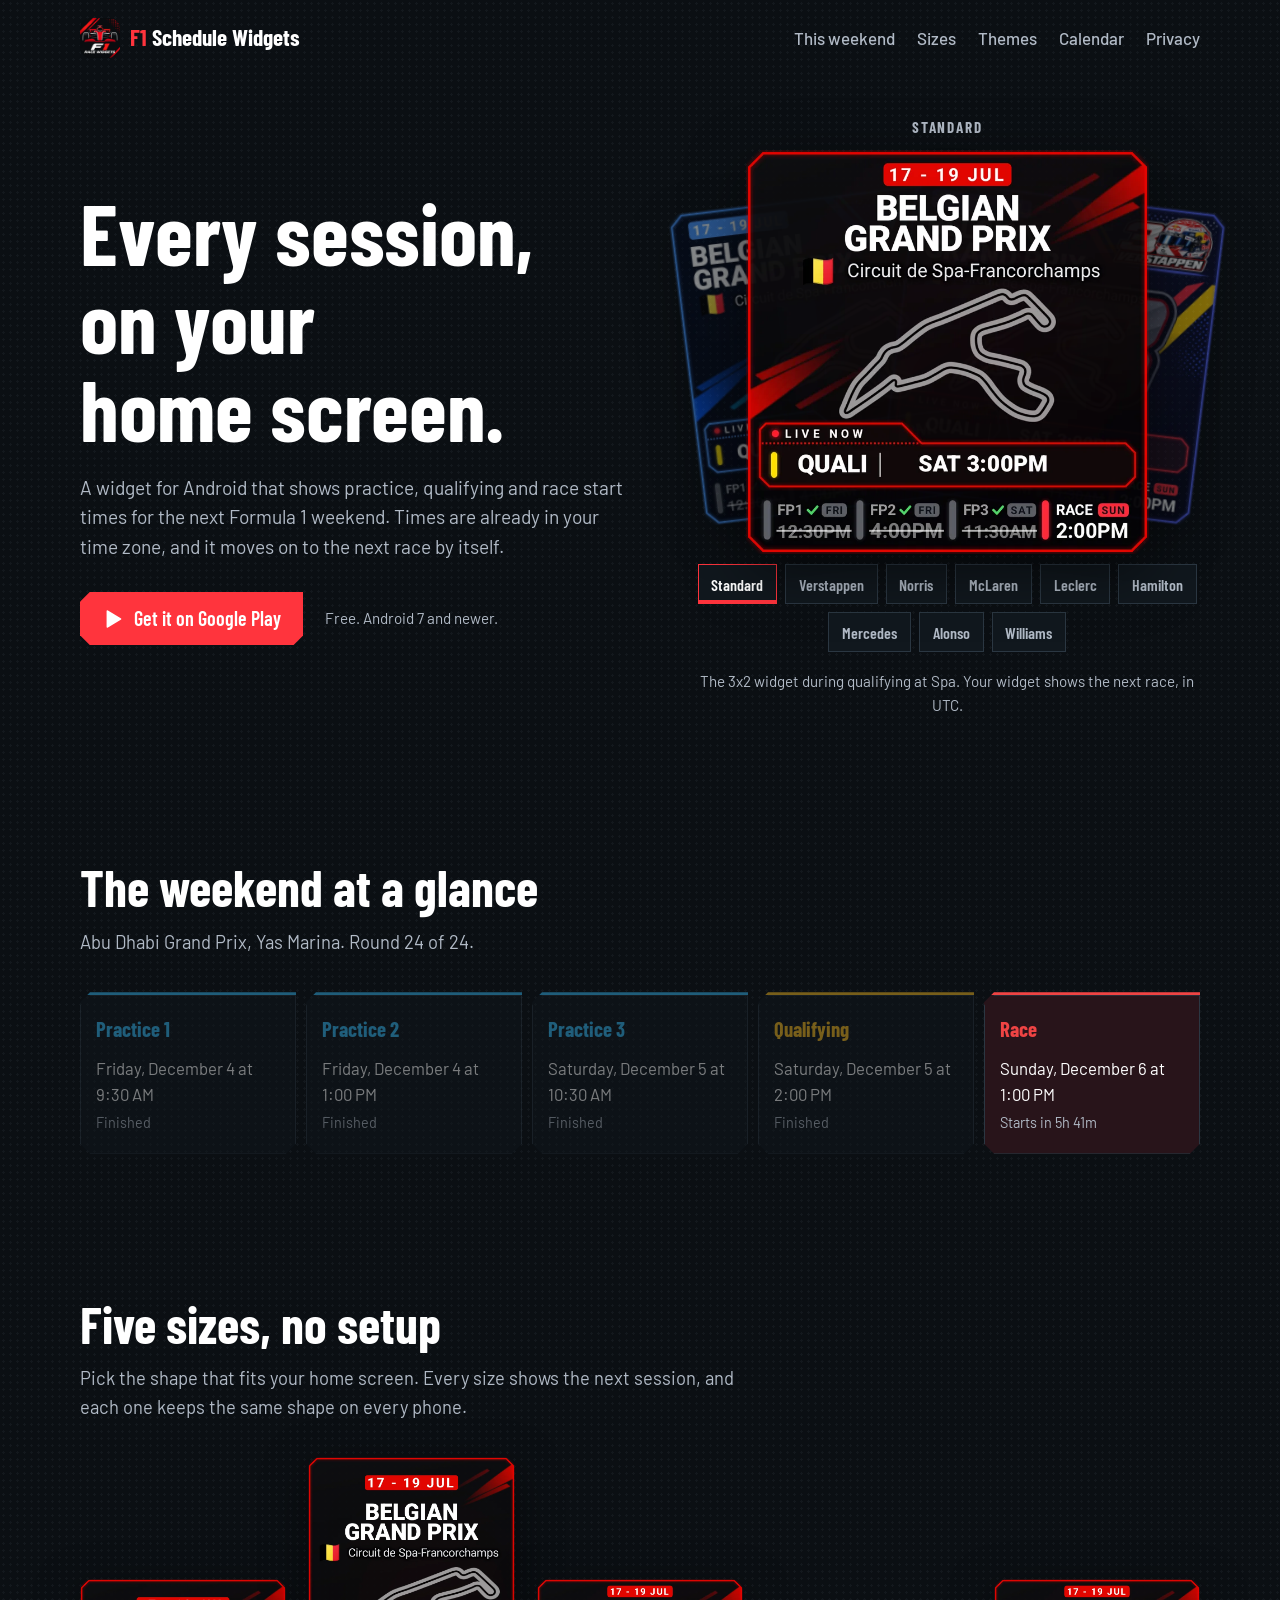
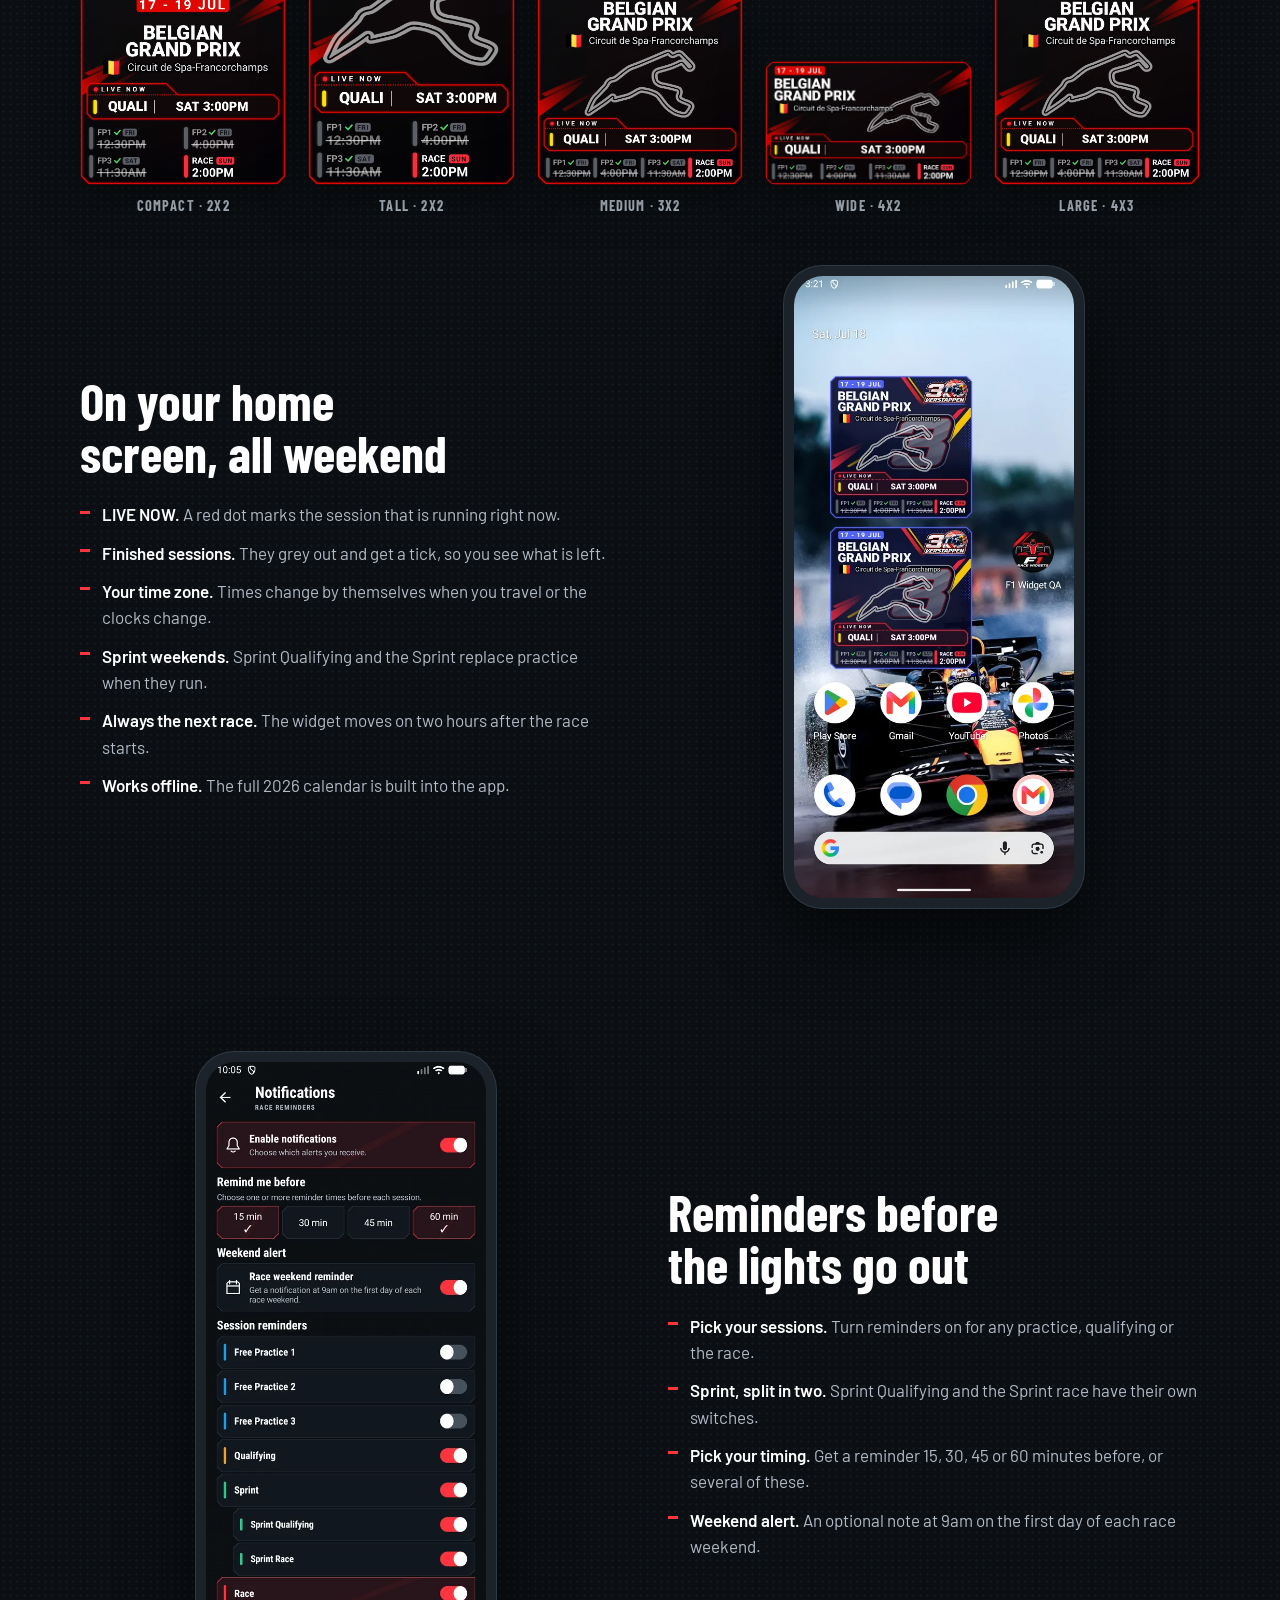
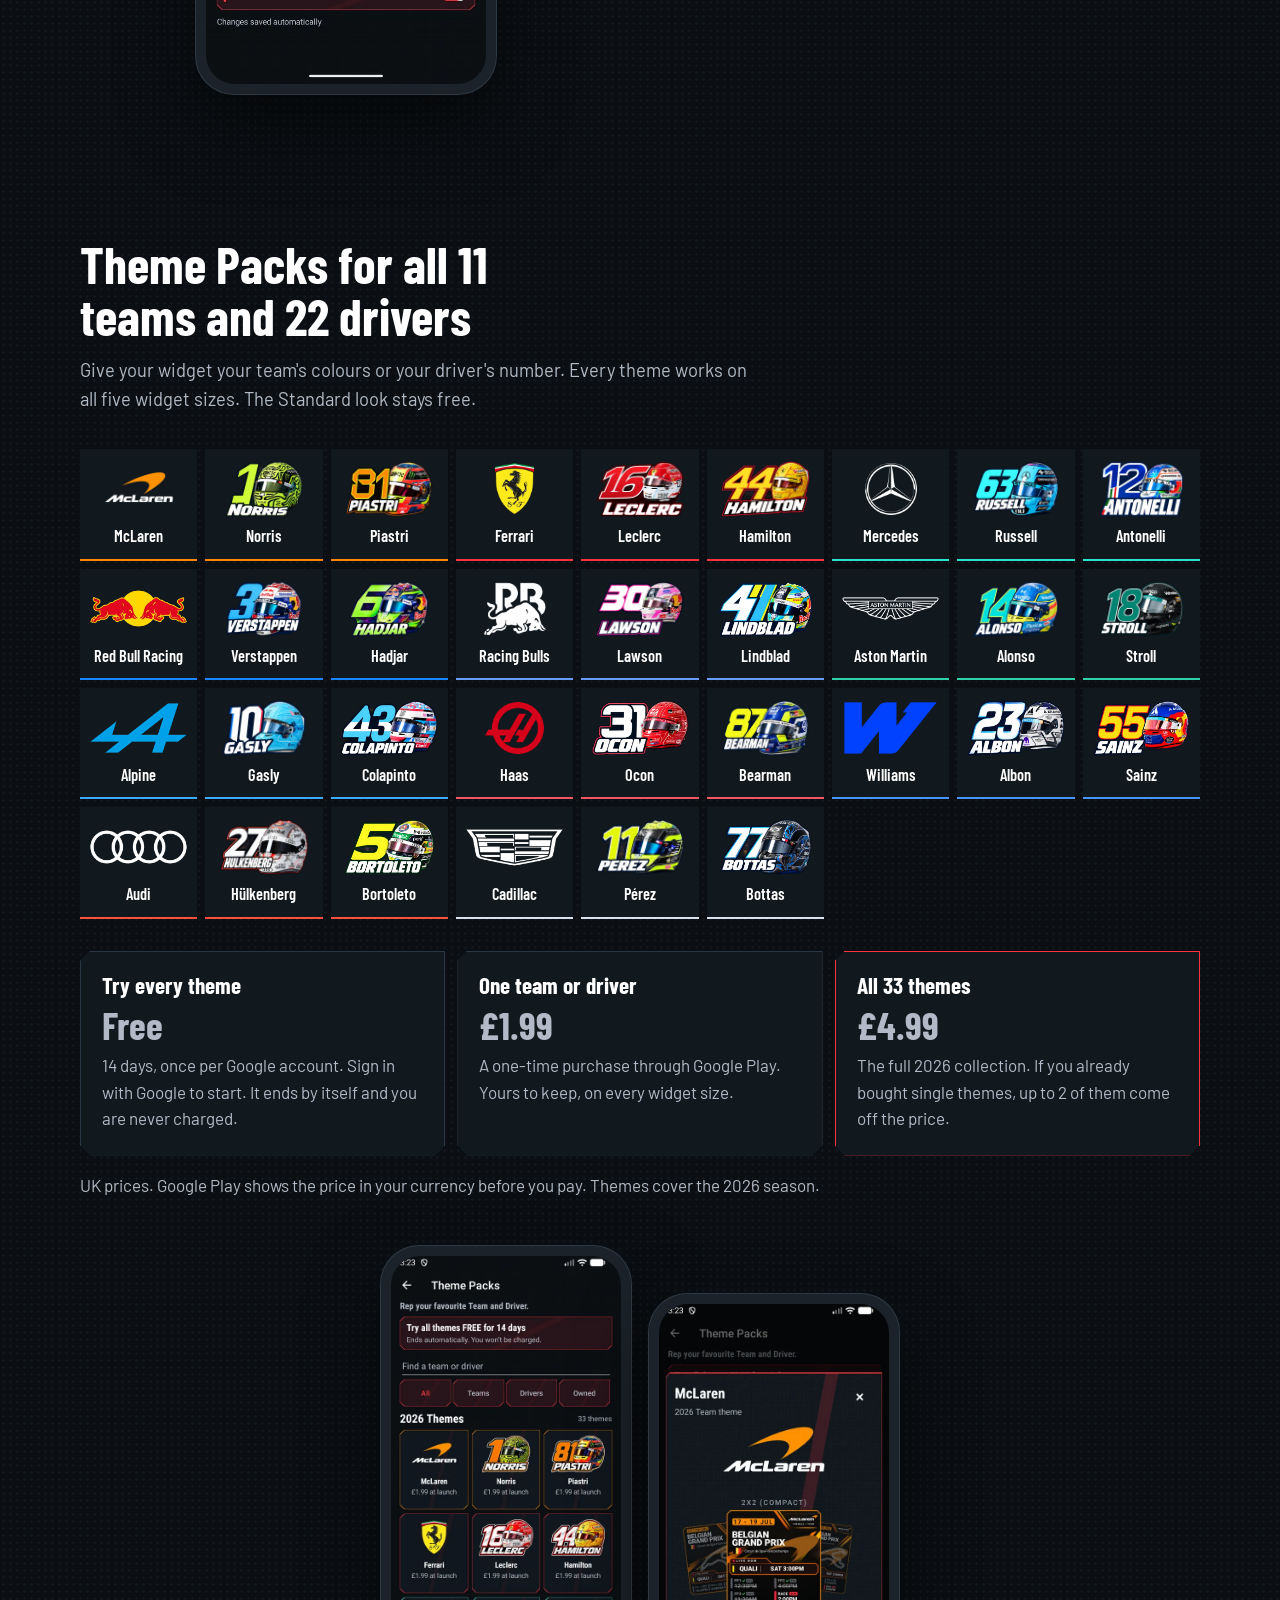
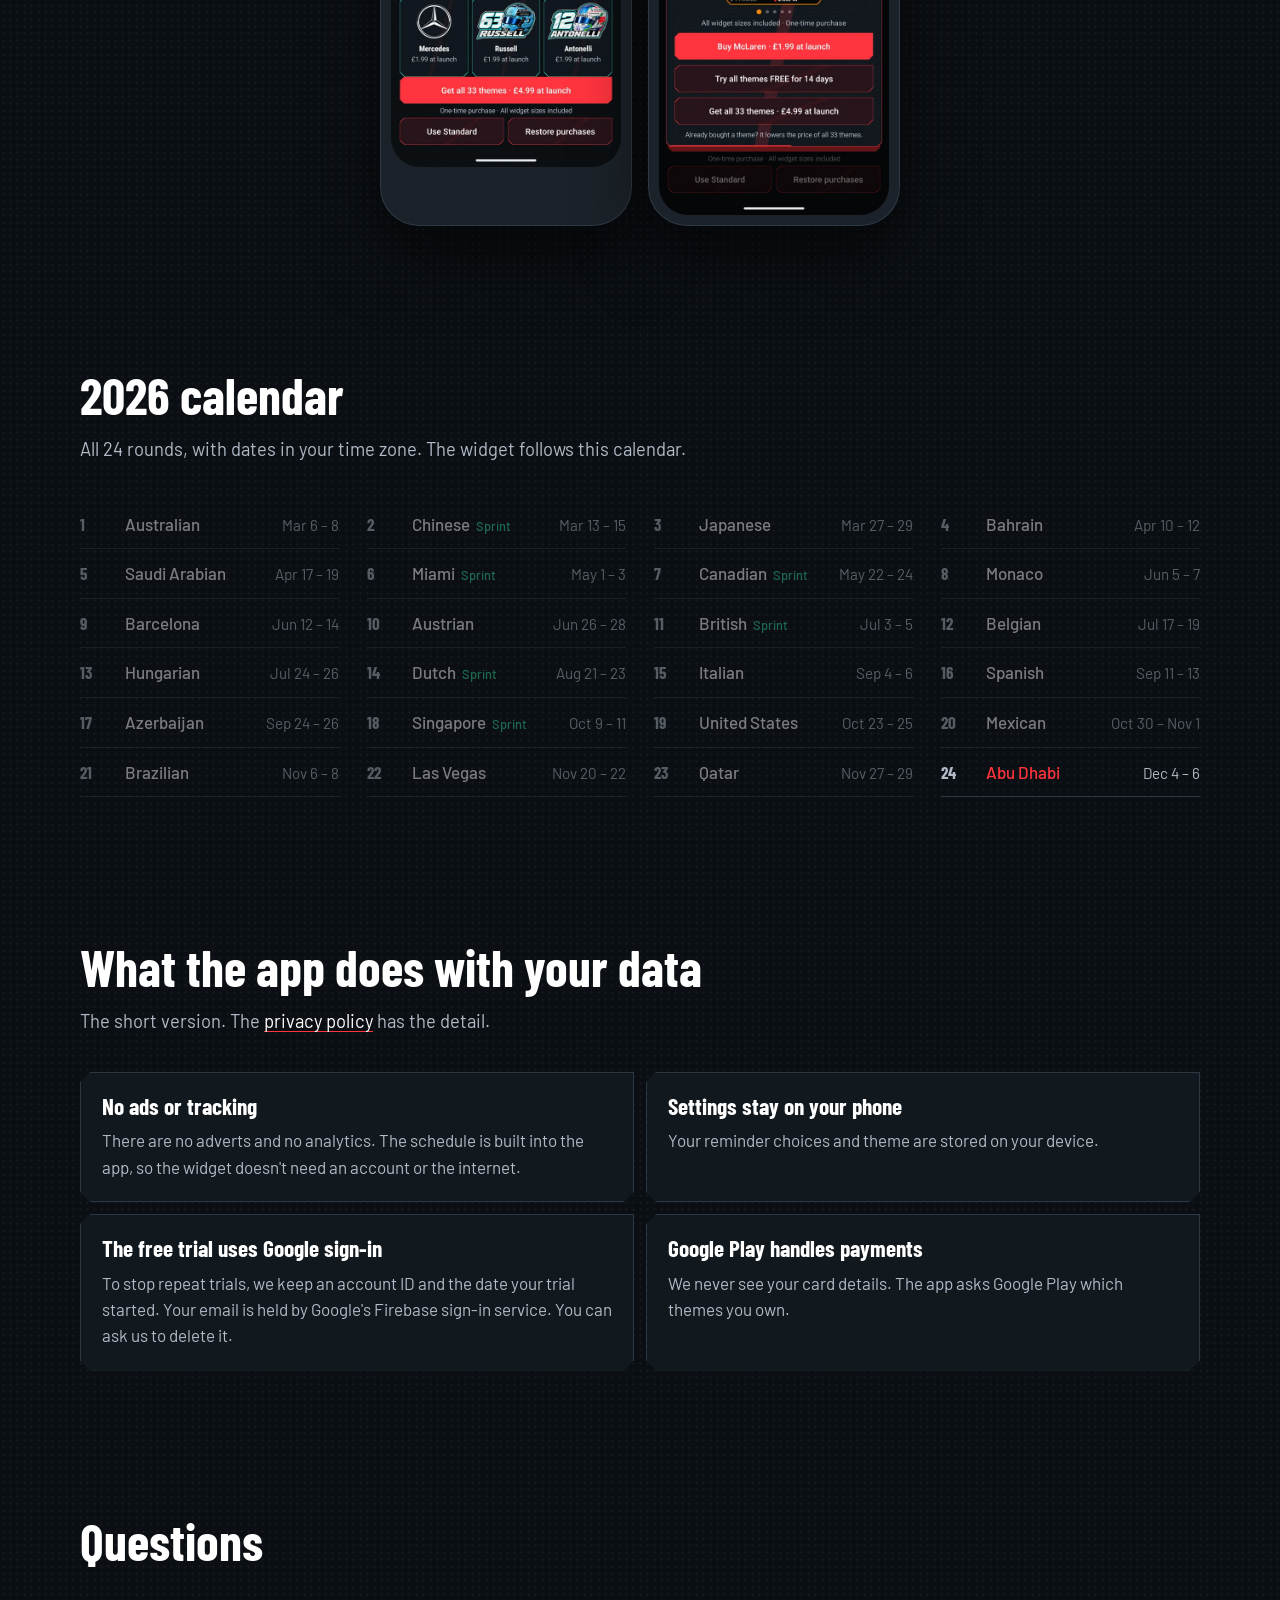
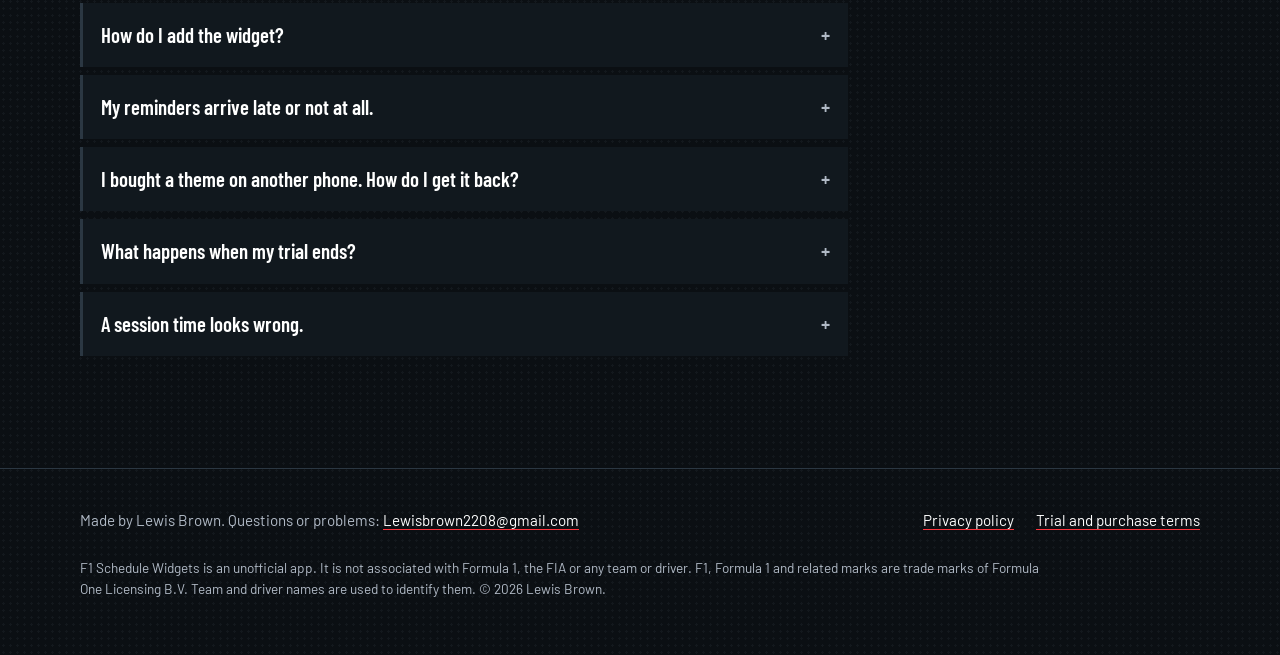
==== commit b95834ab: "Show the redesigned widgets: card art, five sizes and new screenshots - Hero shows pictures drawn by" ====
--- a/index.html
+++ b/index.html
@@ -4,11 +4,11 @@
   <meta charset="utf-8">
   <meta name="viewport" content="width=device-width, initial-scale=1">
   <title>F1 Schedule Widgets for Android</title>
-  <meta name="description" content="Home screen widgets for Android that show every session of the next Formula 1 race weekend in your own time zone, with reminders and team and driver themes.">
+  <meta name="description" content="Home screen widgets for Android in five sizes, showing every session of the next Formula 1 race weekend in your own time zone, with reminders and team and driver themes.">
   <meta name="theme-color" content="#0b0f13">
   <meta property="og:title" content="F1 Schedule Widgets for Android">
   <meta property="og:description" content="Every session of the next race weekend on your home screen, in your time zone.">
-  <meta property="og:image" content="https://f1-schedule-widgets.netlify.app/assets/screens/homescreen.webp">
+  <meta property="og:image" content="https://f1-schedule-widgets.netlify.app/assets/cards/verstappen.webp">
   <link rel="icon" href="favicon.png" type="image/png">
   <link rel="preconnect" href="https://fonts.googleapis.com">
   <link rel="preconnect" href="https://fonts.gstatic.com" crossorigin>
@@ -24,6 +24,7 @@
       </a>
       <nav class="site-nav" aria-label="Sections">
         <a href="#weekend">This weekend</a>
+        <a href="#sizes">Sizes</a>
         <a href="#themes">Themes</a>
         <a href="#calendar">Calendar</a>
         <a href="#privacy">Privacy</a>
@@ -47,29 +48,15 @@
         </div>
 
         <div class="demo">
-          <div class="widget-shell">
-            <div class="widget" data-widget role="img" aria-label="Widget preview">
-              <div class="frame"></div>
-              <img class="track" data-track src="assets/tracks/baku.webp" alt="">
-              <img class="corner left" data-corner-left src="assets/frames/red_bull_corner.svg" alt="">
-              <img class="corner right" data-corner-right src="assets/frames/red_bull_corner_right.svg" alt="">
-              <div class="grid">
-                <div class="dates" data-dates></div>
-                <div class="badge">
-                  <img class="header" data-header src="assets/frames/red_bull_header.svg" alt="">
-                  <span class="gap"></span>
-                  <img class="art" data-art src="assets/art/verstappen.webp" alt="">
-                </div>
-                <div class="gp" data-gp></div>
-                <div class="rows" data-rows></div>
-                <div class="place" data-place></div>
-              </div>
-            </div>
+          <p class="stack-name" data-stack-name>Standard</p>
+          <div class="stack" data-stack role="img" aria-label="Widget preview">
+            <img data-card="0" src="assets/cards/standard.webp" alt="" width="720" height="583">
+            <img data-card="1" src="assets/cards/verstappen.webp" alt="" width="720" height="583">
+            <img data-card="2" src="assets/cards/norris.webp" alt="" width="720" height="583">
           </div>
           <div class="theme-picker" data-picker role="group" aria-label="Try a theme"></div>
-          <p class="demo-caption">This is the real schedule, shown in <span data-zone>your time zone</span>. Pick a theme to see how it changes the widget.</p>
-        </div>
-      </div>
+          <p class="demo-caption">The 3x2 widget during qualifying at Spa. Your widget shows the next race, in <span data-zone>your time zone</span>.</p>
+        </div>
     </section>
 
     <section id="weekend" aria-labelledby="weekend-title">
@@ -82,19 +69,33 @@
       </div>
     </section>
 
-    <section aria-labelledby="widgets-title">
-      <div class="wrap feature">
+    <section id="sizes" aria-labelledby="widgets-title">
+      <div class="wrap">
+        <div class="section-head">
+          <h2 id="widgets-title">Five sizes, no setup</h2>
+          <p>Pick the shape that fits your home screen. Every size shows the next session, and each one keeps the same shape on every phone.</p>
+        </div>
+        <div class="size-grid">
+          <figure class="compact"><img src="assets/sizes/standard_small.webp" alt="Compact 2x2 widget" loading="lazy" width="430" height="348"><figcaption>Compact · 2x2</figcaption></figure>
+          <figure class="tall"><img src="assets/sizes/standard_tall.webp" alt="Tall 2x2 widget" loading="lazy" width="430" height="688"><figcaption>Tall · 2x2</figcaption></figure>
+          <figure><img src="assets/sizes/standard_medium.webp" alt="Medium 3x2 widget" loading="lazy" width="620" height="502"><figcaption>Medium · 3x2</figcaption></figure>
+          <figure><img src="assets/sizes/standard_wide.webp" alt="Wide 4x2 widget" loading="lazy" width="740" height="461"><figcaption>Wide · 4x2</figcaption></figure>
+          <figure><img src="assets/sizes/standard_large.webp" alt="Large 4x3 widget" loading="lazy" width="740" height="599"><figcaption>Large · 4x3</figcaption></figure>
+        </div>
+      </div>
+      <div class="wrap feature" style="margin-top:48px">
         <div>
-          <h2 id="widgets-title">Two sizes, no setup</h2>
+          <h2>On your home screen, all weekend</h2>
           <ul>
-            <li><b>Compact 2×2 or wide 3×2.</b> Both show all five sessions, the circuit and its track map.</li>
-            <li><b>Your time zone.</b> Times change automatically when you travel or the clocks change.</li>
-            <li><b>Sprint weekends.</b> Sprint Qualifying and the Sprint replace practice sessions when they run.</li>
-            <li><b>Always the next race.</b> The widget moves on once a race weekend ends.</li>
+            <li><b>LIVE NOW.</b> A red dot marks the session that is running right now.</li>
+            <li><b>Finished sessions.</b> They grey out and get a tick, so you see what is left.</li>
+            <li><b>Your time zone.</b> Times change by themselves when you travel or the clocks change.</li>
+            <li><b>Sprint weekends.</b> Sprint Qualifying and the Sprint replace practice when they run.</li>
+            <li><b>Always the next race.</b> The widget moves on two hours after the race starts.</li>
             <li><b>Works offline.</b> The full 2026 calendar is built into the app.</li>
           </ul>
         </div>
-        <div class="phone"><img src="assets/screens/homescreen.webp" alt="Android home screen with the F1 widget showing the Azerbaijan Grand Prix sessions" width="540" height="1200" loading="lazy"></div>
+        <div class="phone"><img src="assets/screens/homescreen.webp" alt="Android home screen with two F1 widgets showing the Belgian Grand Prix, qualifying live" width="540" height="1200" loading="lazy"></div>
       </div>
     </section>
 
@@ -103,12 +104,13 @@
         <div>
           <h2 id="reminders-title">Reminders before the lights go out</h2>
           <ul>
-            <li><b>Pick your sessions.</b> Turn reminders on for any practice, qualifying, sprint or race.</li>
+            <li><b>Pick your sessions.</b> Turn reminders on for any practice, qualifying or the race.</li>
+            <li><b>Sprint, split in two.</b> Sprint Qualifying and the Sprint race have their own switches.</li>
             <li><b>Pick your timing.</b> Get a reminder 15, 30, 45 or 60 minutes before, or several of these.</li>
             <li><b>Weekend alert.</b> An optional note at 9am on the first day of each race weekend.</li>
           </ul>
         </div>
-        <div class="phone"><img src="assets/screens/notifications.webp" alt="Notification settings with reminders on for qualifying, sprint and race, 15 and 60 minutes before" width="540" height="1200" loading="lazy"></div>
+        <div class="phone"><img src="assets/screens/notifications.webp" alt="Notification settings with reminders on for qualifying, sprint and race, 15 and 60 minutes before, and separate Sprint Qualifying and Sprint Race switches" width="540" height="1200" loading="lazy"></div>
       </div>
     </section>
 
@@ -116,7 +118,7 @@
       <div class="wrap">
         <div class="section-head">
           <h2 id="themes-title">Theme Packs for all 11 teams and 22 drivers</h2>
-          <p>Give your widget your team's colours or your driver's helmet. Every theme works on both widget sizes. The Standard look stays free.</p>
+          <p>Give your widget your team's colours or your driver's number. Every theme works on all five widget sizes. The Standard look stays free.</p>
         </div>
         <div class="art-wall" data-wall></div>
 
@@ -129,7 +131,7 @@
           <div class="offer panel">
             <h3>One team or driver</h3>
             <p class="price">£1.99</p>
-            <p>A one-time purchase through Google Play. Yours to keep.</p>
+            <p>A one-time purchase through Google Play. Yours to keep, on every widget size.</p>
           </div>
           <div class="offer panel accent">
             <h3>All 33 themes</h3>
@@ -141,7 +143,7 @@
 
         <div class="phones" style="margin-top:48px">
           <div class="phone"><img src="assets/screens/shop.webp" alt="Theme Packs screen with team and driver themes" width="540" height="1200" loading="lazy"></div>
-          <div class="phone"><img src="assets/screens/detail.webp" alt="Norris theme page with compact and wide widget previews" width="540" height="1200" loading="lazy"></div>
+          <div class="phone"><img src="assets/screens/detail.webp" alt="McLaren theme page, cycling through all five widget sizes" width="540" height="1200" loading="lazy"></div>
         </div>
       </div>
     </section>
@@ -191,7 +193,7 @@
         <div class="faq">
           <details>
             <summary>How do I add the widget?</summary>
-            <p>Touch and hold an empty part of your home screen, tap Widgets, then search for F1. Drag the size you want onto your home screen.</p>
+            <p>Touch and hold an empty part of your home screen, tap Widgets, then search for F1. The sizes are listed as Race Weekend (Compact), (Tall), (Medium), (Wide) and (Large). Drag the one you want onto your home screen.</p>
           </details>
           <details>
             <summary>My reminders arrive late or not at all.</summary>
@@ -203,7 +205,7 @@
           </details>
           <details>
             <summary>What happens when my trial ends?</summary>
-            <p>Your widget goes back to the Standard look. Themes you bought stay active. Schedules and reminders are always free.</p>
+            <p>Your widget goes back to the free Standard look, in red and black. Themes you bought stay active. Schedules and reminders are always free.</p>
           </details>
           <details>
             <summary>A session time looks wrong.</summary>
--- a/styles.css
+++ b/styles.css
@@ -120,69 +120,33 @@
   .hero .wrap { grid-template-columns: 1fr; gap: 40px; }
 }
 
-/* Live widget replica. Geometry follows f1_race_widget_3x2(_themed).xml; 1dp = --dp. */
+/* Hero: the app's own card stack. The front card is the chosen theme; the two behind peek out, tilted. */
 .demo { display: grid; justify-items: center; gap: 18px; width: 100%; }
-.demo-caption { font-size: .95rem; color: var(--telemetry); text-align: center; max-width: 30rem; }
-.widget-shell { width: min(100%, 460px); container-type: inline-size; }
-.widget {
-  --dp: calc(100cqw / 253);
-  --accent: #ff4444;
-  --title: #ff4444;
-  --quali-time: var(--quali);
-  --race-time: var(--race);
-  position: relative;
-  aspect-ratio: 253 / 186;
-  font-family: "Roboto", sans-serif;
-  filter: drop-shadow(0 24px 50px rgba(0, 0, 0, .6));
-}
-.widget .frame {
-  position: absolute; inset: calc(6 * var(--dp));
-  background: rgba(0, 0, 0, .667);
-  border: calc(2 * var(--dp)) solid var(--accent);
-  border-radius: calc(8 * var(--dp));
-}
-.widget .track {
-  position: absolute;
-  inset: calc(10 * var(--dp));
-  width: calc(100% - 20 * var(--dp)); height: calc(100% - 20 * var(--dp));
-  object-fit: contain; opacity: .25;
-}
-.widget.themed .track { inset: calc(42 * var(--dp)) calc(14 * var(--dp)) calc(28 * var(--dp)); width: calc(100% - 28 * var(--dp)); height: calc(100% - 70 * var(--dp)); }
-.widget .corner { position: absolute; bottom: calc(8 * var(--dp)); width: calc(19 * var(--dp)); height: calc(19 * var(--dp)); display: none; }
-.widget .corner.left { left: calc(8 * var(--dp)); }
-.widget .corner.right { right: calc(8 * var(--dp)); }
-.widget.themed .corner { display: block; }
-.widget .grid {
-  position: absolute; inset: 0;
-  padding: calc(12 * var(--dp));
-  display: grid;
-  grid-template-columns: minmax(0, .8fr) minmax(0, .2fr);
-  grid-template-rows: minmax(0, .15fr) minmax(0, .2fr) minmax(0, .55fr) minmax(0, .1fr);
-  line-height: 1;
-  color: #fff;
-}
-.widget.themed .grid { padding: calc(10 * var(--dp)); grid-template-columns: minmax(0, .55fr) minmax(0, .45fr); grid-template-rows: minmax(0, .23fr) minmax(0, .12fr) minmax(0, .55fr) minmax(0, .1fr); }
-.widget .dates { align-self: center; padding-left: calc(4 * var(--dp)); font-weight: 700; font-size: calc(13 * var(--dp)); white-space: nowrap; }
-.widget .badge { display: none; position: relative; margin: calc(-2 * var(--dp)) calc(-2 * var(--dp)) 0 0; }
-.widget.themed .badge { display: flex; padding: calc(2 * var(--dp)) calc(2 * var(--dp)) calc(2 * var(--dp)) 0; }
-.widget .badge .header { position: absolute; inset: 0; width: 100%; height: 100%; }
-.widget .badge .gap { flex: var(--gap, .43); }
-.widget .badge .art { position: relative; flex: var(--art, .57); min-width: 0; height: 100%; object-fit: contain; }
-.widget .gp {
-  grid-column: 1 / -1; align-self: center; text-align: center;
-  color: var(--title); font-weight: 700; font-size: calc(15 * var(--dp)); white-space: nowrap; overflow: hidden;
-}
-.widget.themed .gp { text-align: left; padding-left: 0; }
-.widget .rows { grid-column: 1 / -1; min-height: 0; display: grid; grid-template-rows: repeat(5, minmax(0, 1fr)); padding: 0 calc(4 * var(--dp)); font-size: calc(13 * var(--dp)); }
-.widget .row { display: flex; align-items: center; }
-.widget .row b { flex: .4; }
-.widget .row span { flex: 1; text-align: right; white-space: nowrap; }
-.widget .fp { color: var(--practice); }
-.widget .q { color: var(--quali); }
-.widget .r { color: var(--race); }
-.widget .row .q-time { color: var(--quali-time); }
-.widget .row .r-time { color: var(--race-time); font-weight: 700; }
-.widget .place { grid-column: 1 / -1; align-self: center; text-align: center; font-weight: 700; color: #ccc; font-size: calc(12 * var(--dp)); }
+.demo-caption { font-size: .95rem; color: var(--telemetry); text-align: center; max-width: 32rem; }
+.stack {
+  position: relative; width: min(100%, 480px); aspect-ratio: 1000 / 810;
+  perspective: 1200px;
+}
+.stack img {
+  position: absolute; inset: 0; margin: auto; width: 84%; height: auto;
+  border-radius: 14px; transition: transform .6s ease, opacity .6s ease;
+  filter: drop-shadow(0 18px 30px rgba(0, 0, 0, .55));
+}
+.stack img.behind-left { transform: translateX(-26%) rotate(-7deg) scale(.78); opacity: .5; z-index: 1; }
+.stack img.front { transform: none; opacity: 1; z-index: 3; }
+.stack img.behind-right { transform: translateX(26%) rotate(7deg) scale(.78); opacity: .5; z-index: 2; }
+.stack-name {
+  font-family: var(--display); font-weight: 700; letter-spacing: .12em; text-transform: uppercase;
+  color: var(--telemetry); font-size: .95rem;
+}
+@media (prefers-reduced-motion: reduce) { .stack img { transition: none; } }
+
+/* Every widget size, each drawn at its real shape. */
+.size-grid { display: grid; grid-template-columns: repeat(auto-fit, minmax(190px, 1fr)); gap: 22px; align-items: end; }
+.size-grid figure { margin: 0; display: grid; gap: 10px; justify-items: center; }
+.size-grid img { width: 100%; height: auto; border-radius: 12px; filter: drop-shadow(0 12px 22px rgba(0, 0, 0, .5)); }
+.size-grid figcaption { font-family: var(--display); font-weight: 700; letter-spacing: .08em; text-transform: uppercase; font-size: .9rem; color: var(--telemetry); }
+.size-grid .tall img, .size-grid .compact img { width: min(100%, 210px); }
 
 .theme-picker { display: flex; flex-wrap: wrap; justify-content: center; gap: 8px; }
 .theme-picker button {
@@ -250,8 +214,9 @@
   grid-template-columns: repeat(auto-fill, minmax(110px, 1fr));
   gap: 8px;
 }
-.art-wall figure { margin: 0; padding: 12px 8px 10px; display: grid; gap: 6px; justify-items: center; border-bottom: 2px solid var(--team); background: var(--pit-wall); }
+.art-wall figure { cursor: pointer; margin: 0; padding: 12px 8px 10px; display: grid; gap: 6px; justify-items: center; border-bottom: 2px solid var(--team); background: var(--pit-wall); }
 .art-wall img { height: 56px; width: 100%; object-fit: contain; }
+.art-wall figure:hover { outline: 2px solid var(--team); }
 .art-wall figcaption { font-family: var(--display); font-weight: 600; font-size: 1.02rem; }
 .offers { margin-top: 32px; display: grid; grid-template-columns: repeat(3, 1fr); gap: 12px; }
 .offer { padding: 22px 22px 24px; display: grid; gap: 8px; align-content: start; }
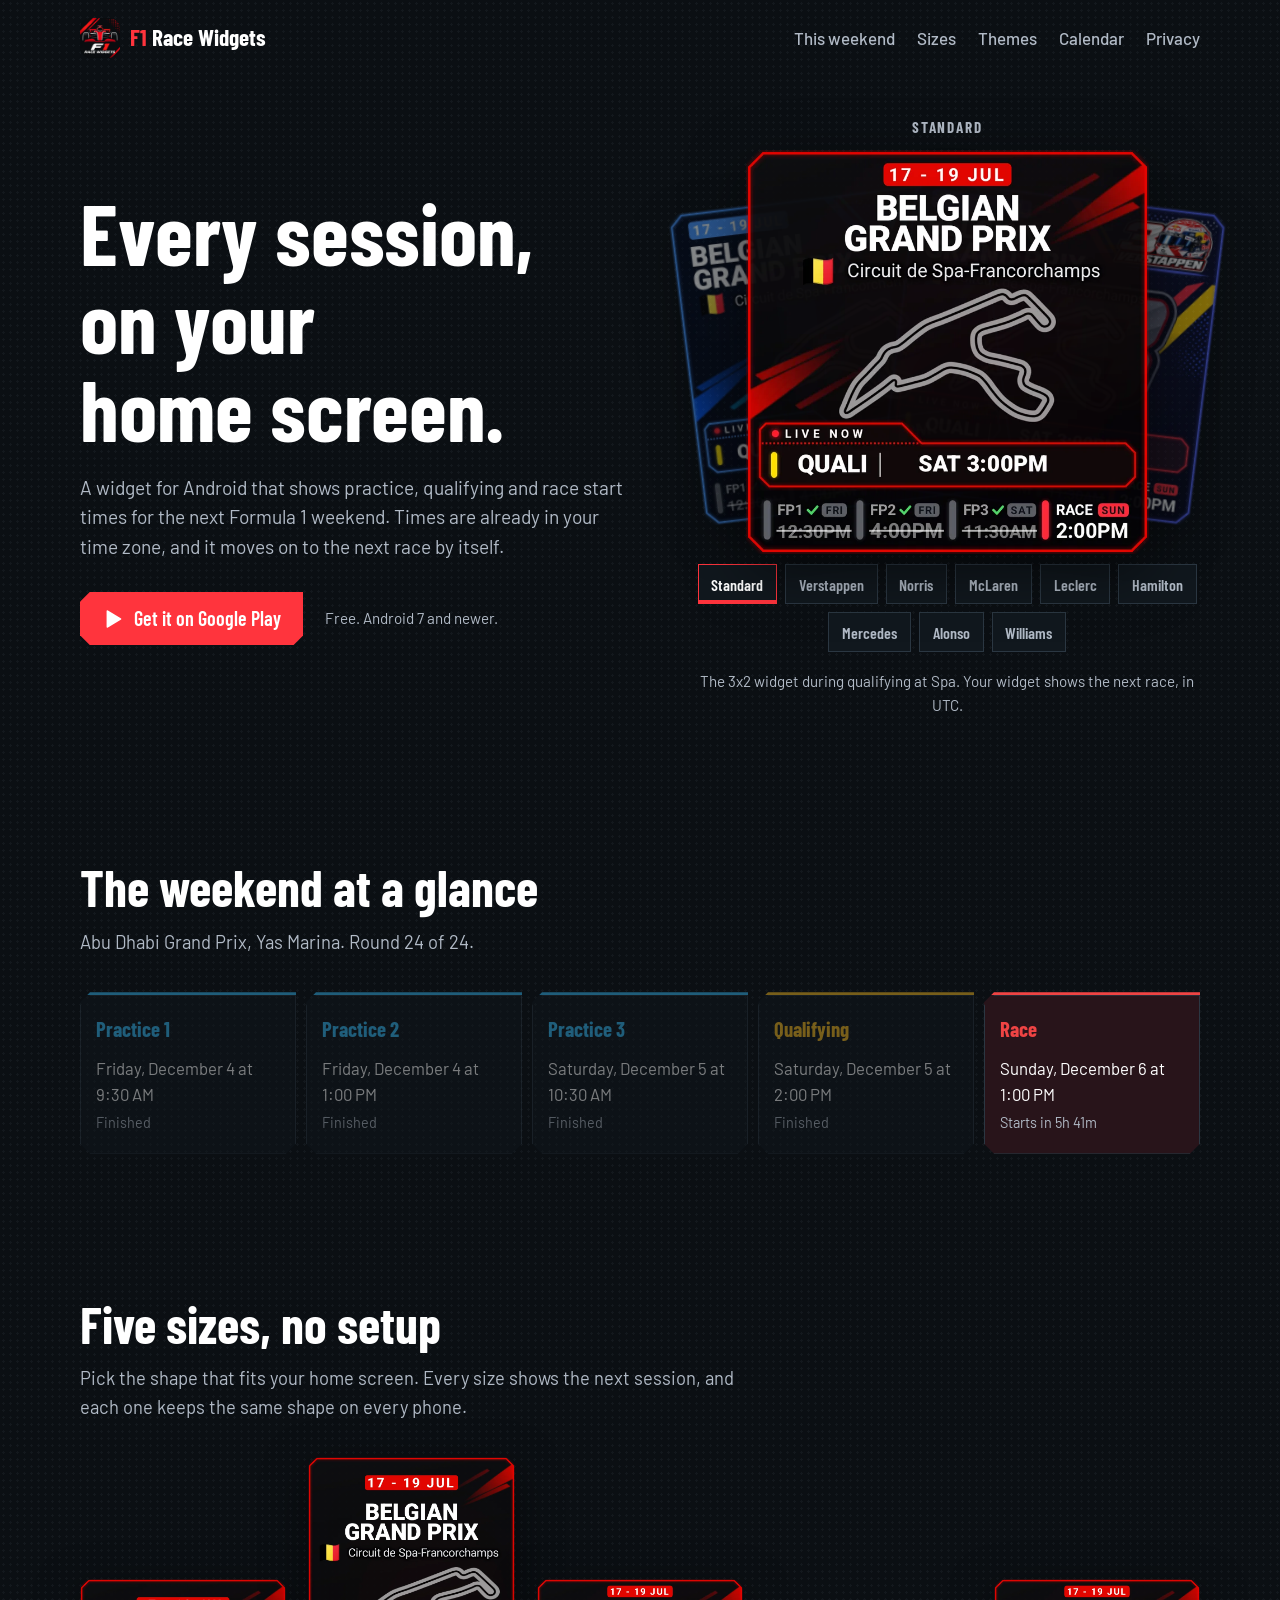
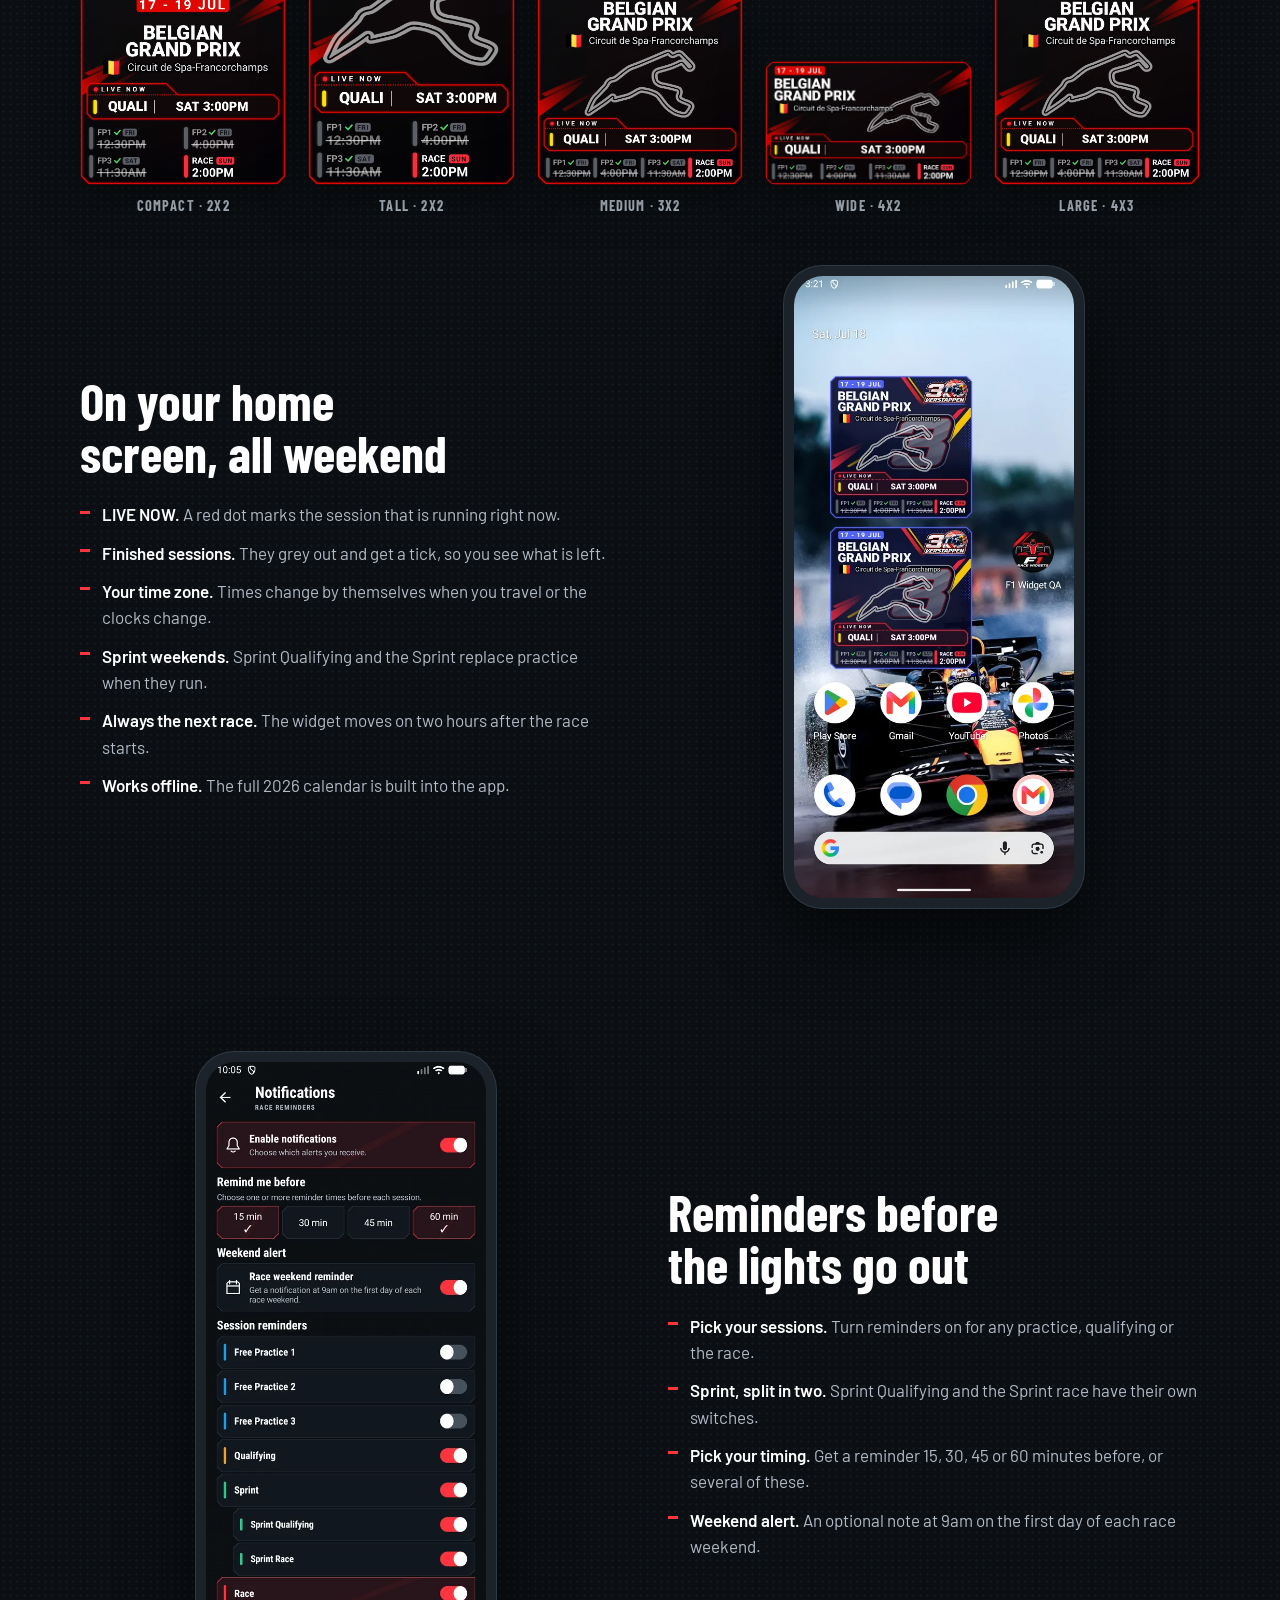
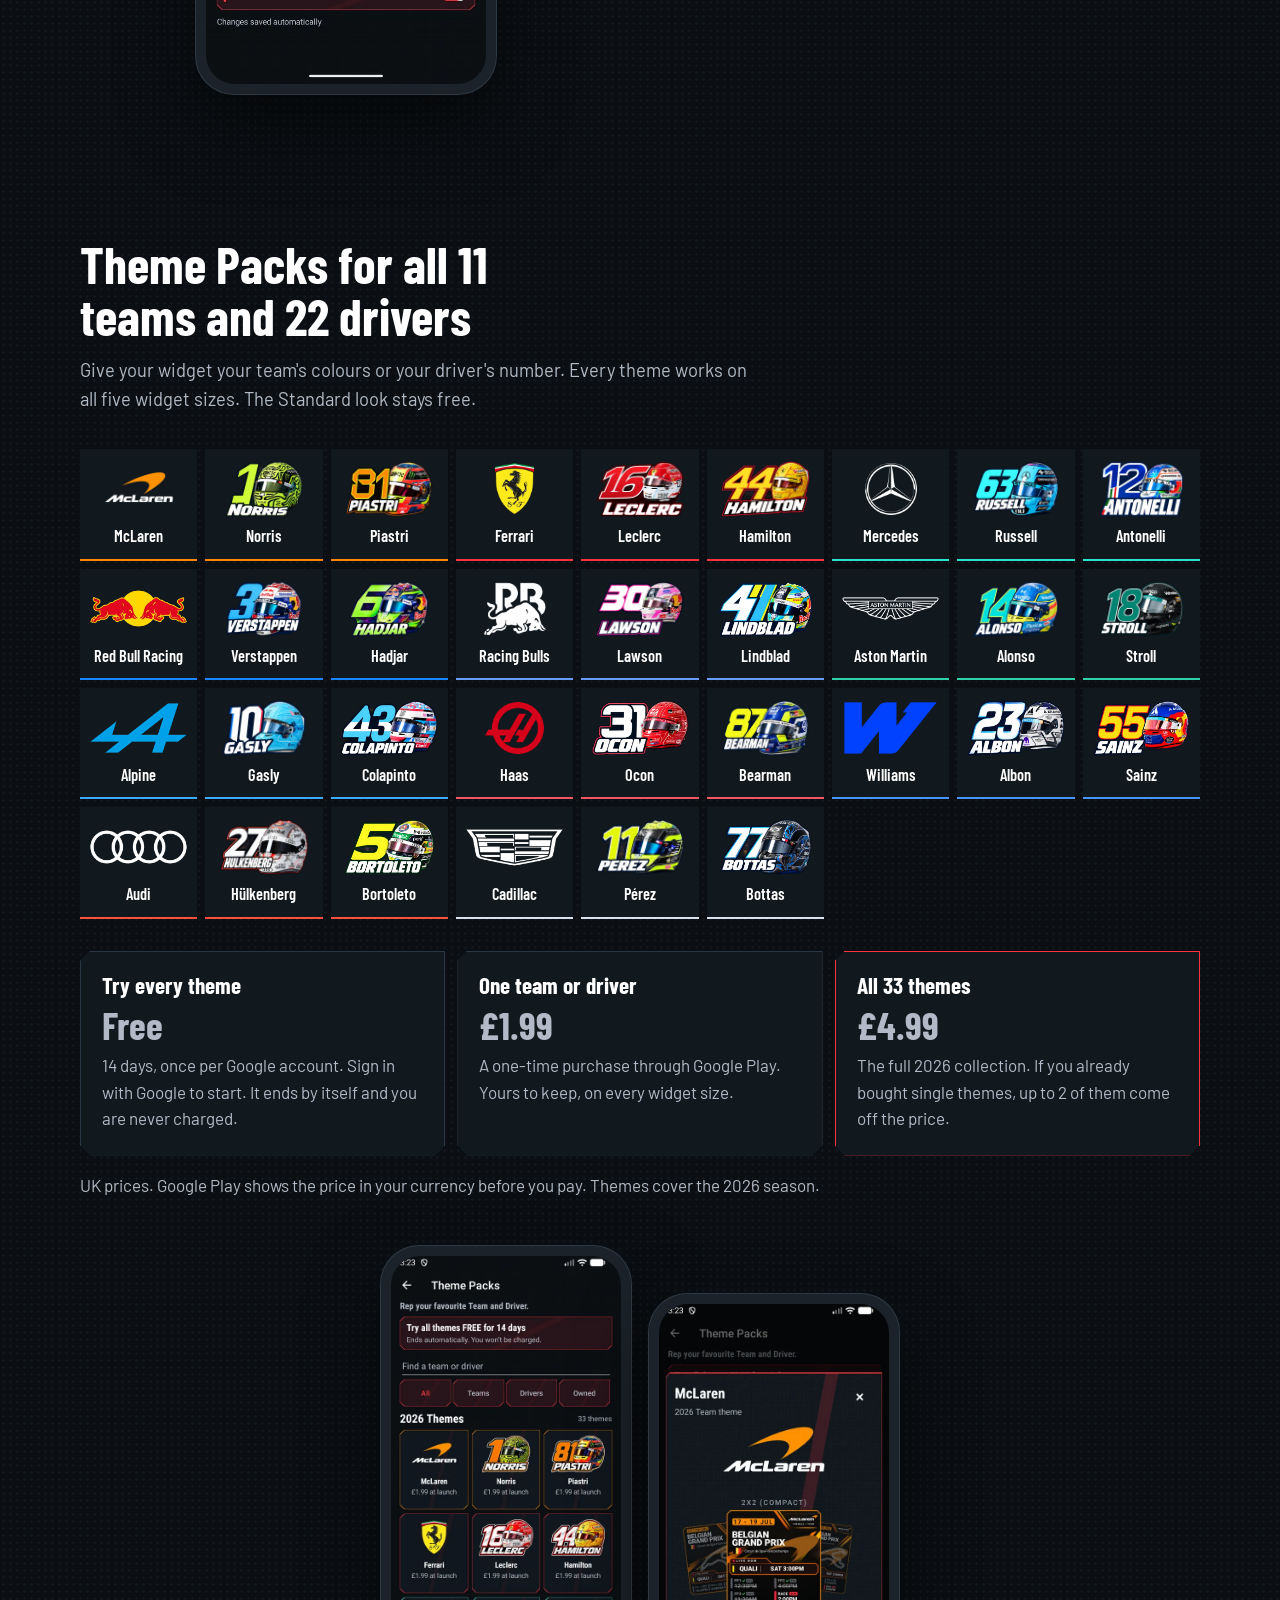
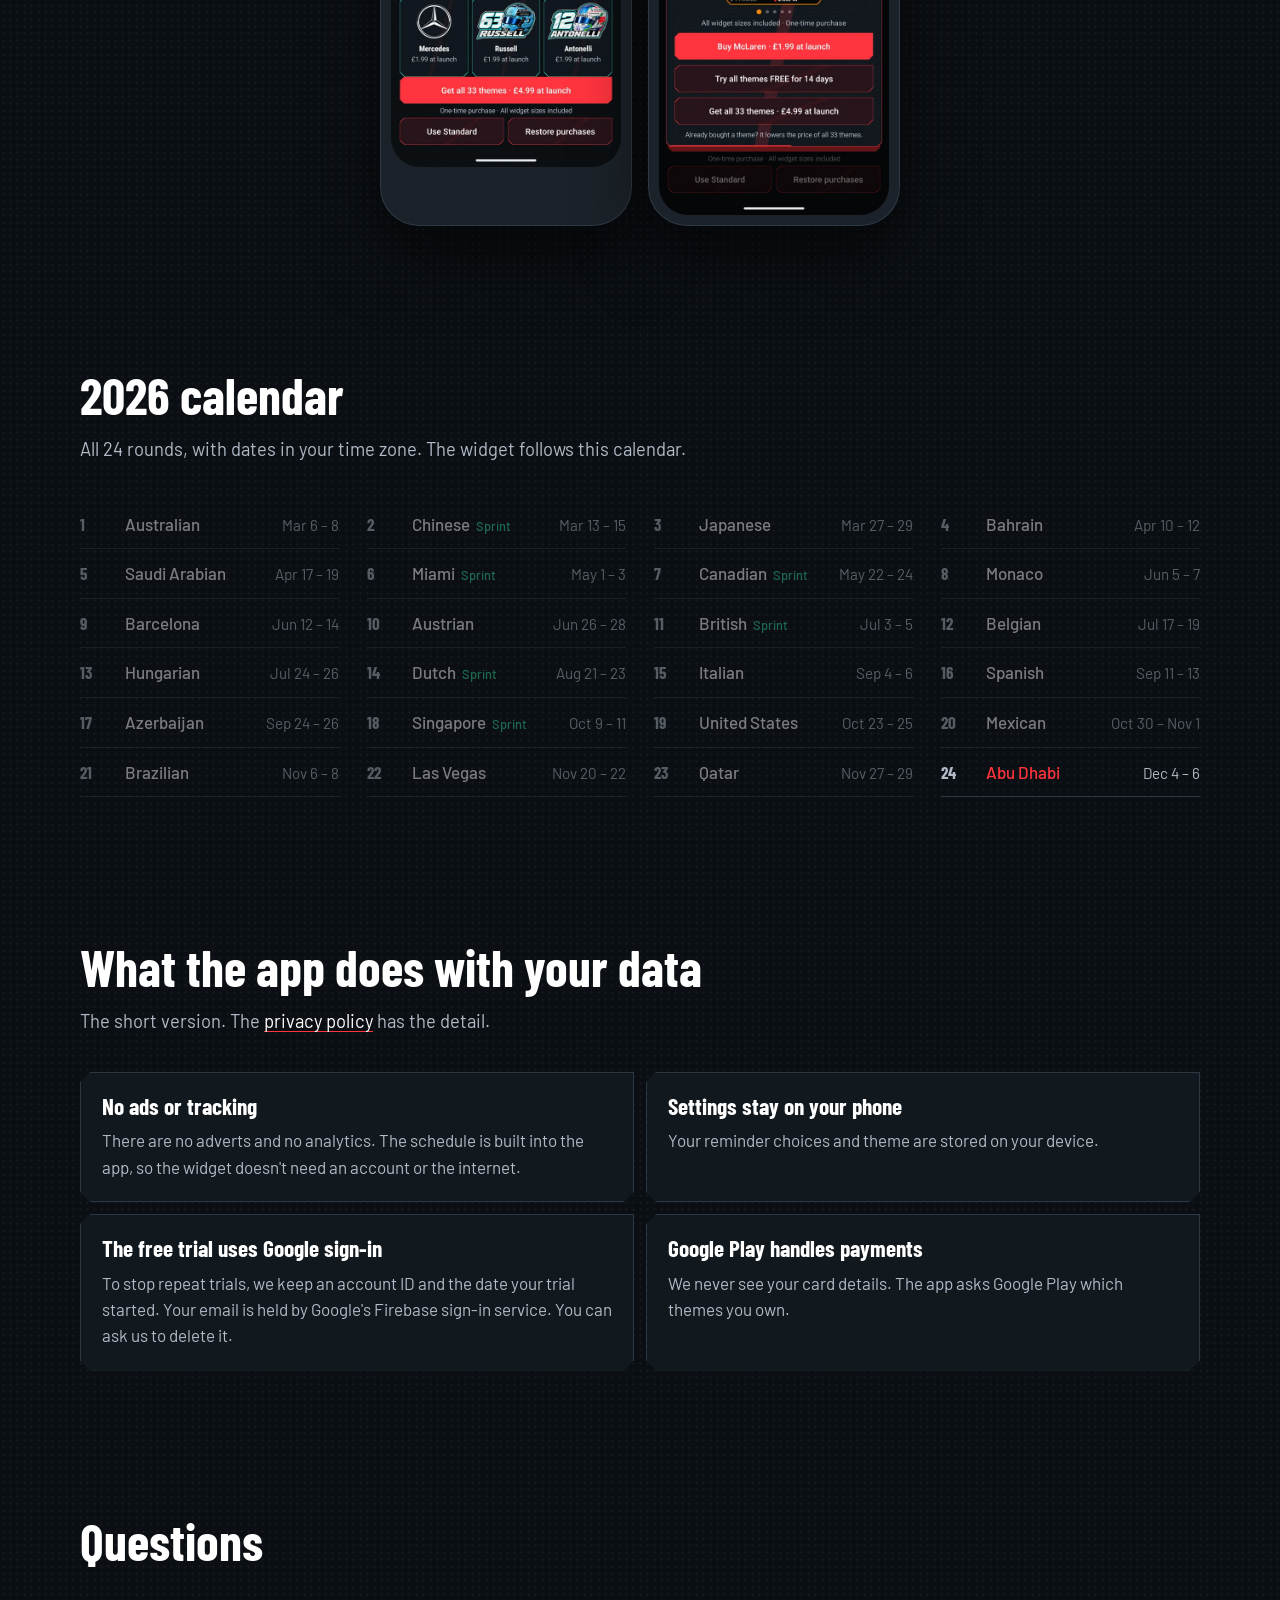
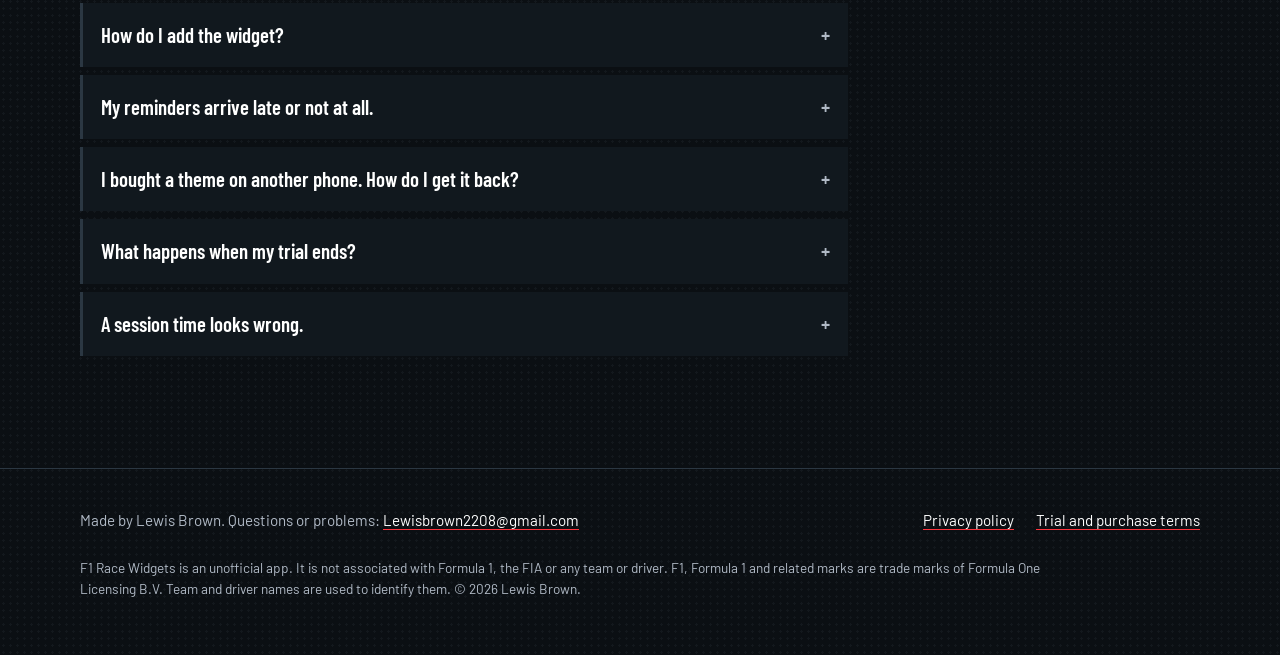
==== commit 78e10949: "Rename to F1 Race Widgets across the site and legal pages Matches the app's new name. Covers the pag" ====
--- a/index.html
+++ b/index.html
@@ -3,10 +3,10 @@
 <head>
   <meta charset="utf-8">
   <meta name="viewport" content="width=device-width, initial-scale=1">
-  <title>F1 Schedule Widgets for Android</title>
+  <title>F1 Race Widgets for Android</title>
   <meta name="description" content="Home screen widgets for Android in five sizes, showing every session of the next Formula 1 race weekend in your own time zone, with reminders and team and driver themes.">
   <meta name="theme-color" content="#0b0f13">
-  <meta property="og:title" content="F1 Schedule Widgets for Android">
+  <meta property="og:title" content="F1 Race Widgets for Android">
   <meta property="og:description" content="Every session of the next race weekend on your home screen, in your time zone.">
   <meta property="og:image" content="https://f1-schedule-widgets.netlify.app/assets/cards/verstappen.webp">
   <link rel="icon" href="favicon.png" type="image/png">
@@ -20,7 +20,7 @@
     <div class="wrap">
       <a class="brand" href="./">
         <img src="assets/icon-192.png" alt="" width="40" height="40">
-        <span><b>F1</b> Schedule Widgets</span>
+        <span><b>F1</b> Race Widgets</span>
       </a>
       <nav class="site-nav" aria-label="Sections">
         <a href="#weekend">This weekend</a>
@@ -193,11 +193,11 @@
         <div class="faq">
           <details>
             <summary>How do I add the widget?</summary>
-            <p>Touch and hold an empty part of your home screen, tap Widgets, then search for F1. The sizes are listed as Race Weekend (Compact), (Tall), (Medium), (Wide) and (Large). Drag the one you want onto your home screen.</p>
+            <p>Touch and hold an empty part of your home screen, tap Widgets, then search for F1. The sizes are listed smallest first: 2x2 (Compact), 2x2 (Tall), 3x2 (Medium), 4x2 (Wide) and 4x3 (Large). Drag the one you want onto your home screen.</p>
           </details>
           <details>
             <summary>My reminders arrive late or not at all.</summary>
-            <p>Some phones pause apps in the background to save battery. Open your phone's Settings, go to Apps, then F1 Schedule Widgets, then Battery, and choose Unrestricted.</p>
+            <p>Some phones pause apps in the background to save battery. Open your phone's Settings, go to Apps, then F1 Race Widgets, then Battery, and choose Unrestricted.</p>
           </details>
           <details>
             <summary>I bought a theme on another phone. How do I get it back?</summary>
@@ -223,7 +223,7 @@
         <a class="text-link" href="privacy-policy.html">Privacy policy</a>
         <a class="text-link" href="terms.html">Trial and purchase terms</a>
       </nav>
-      <p class="legal">F1 Schedule Widgets is an unofficial app. It is not associated with Formula 1, the FIA or any team or driver. F1, Formula 1 and related marks are trade marks of Formula One Licensing B.V. Team and driver names are used to identify them. © <span data-year>2026</span> Lewis Brown.</p>
+      <p class="legal">F1 Race Widgets is an unofficial app. It is not associated with Formula 1, the FIA or any team or driver. F1, Formula 1 and related marks are trade marks of Formula One Licensing B.V. Team and driver names are used to identify them. © <span data-year>2026</span> Lewis Brown.</p>
     </div>
   </footer>
 
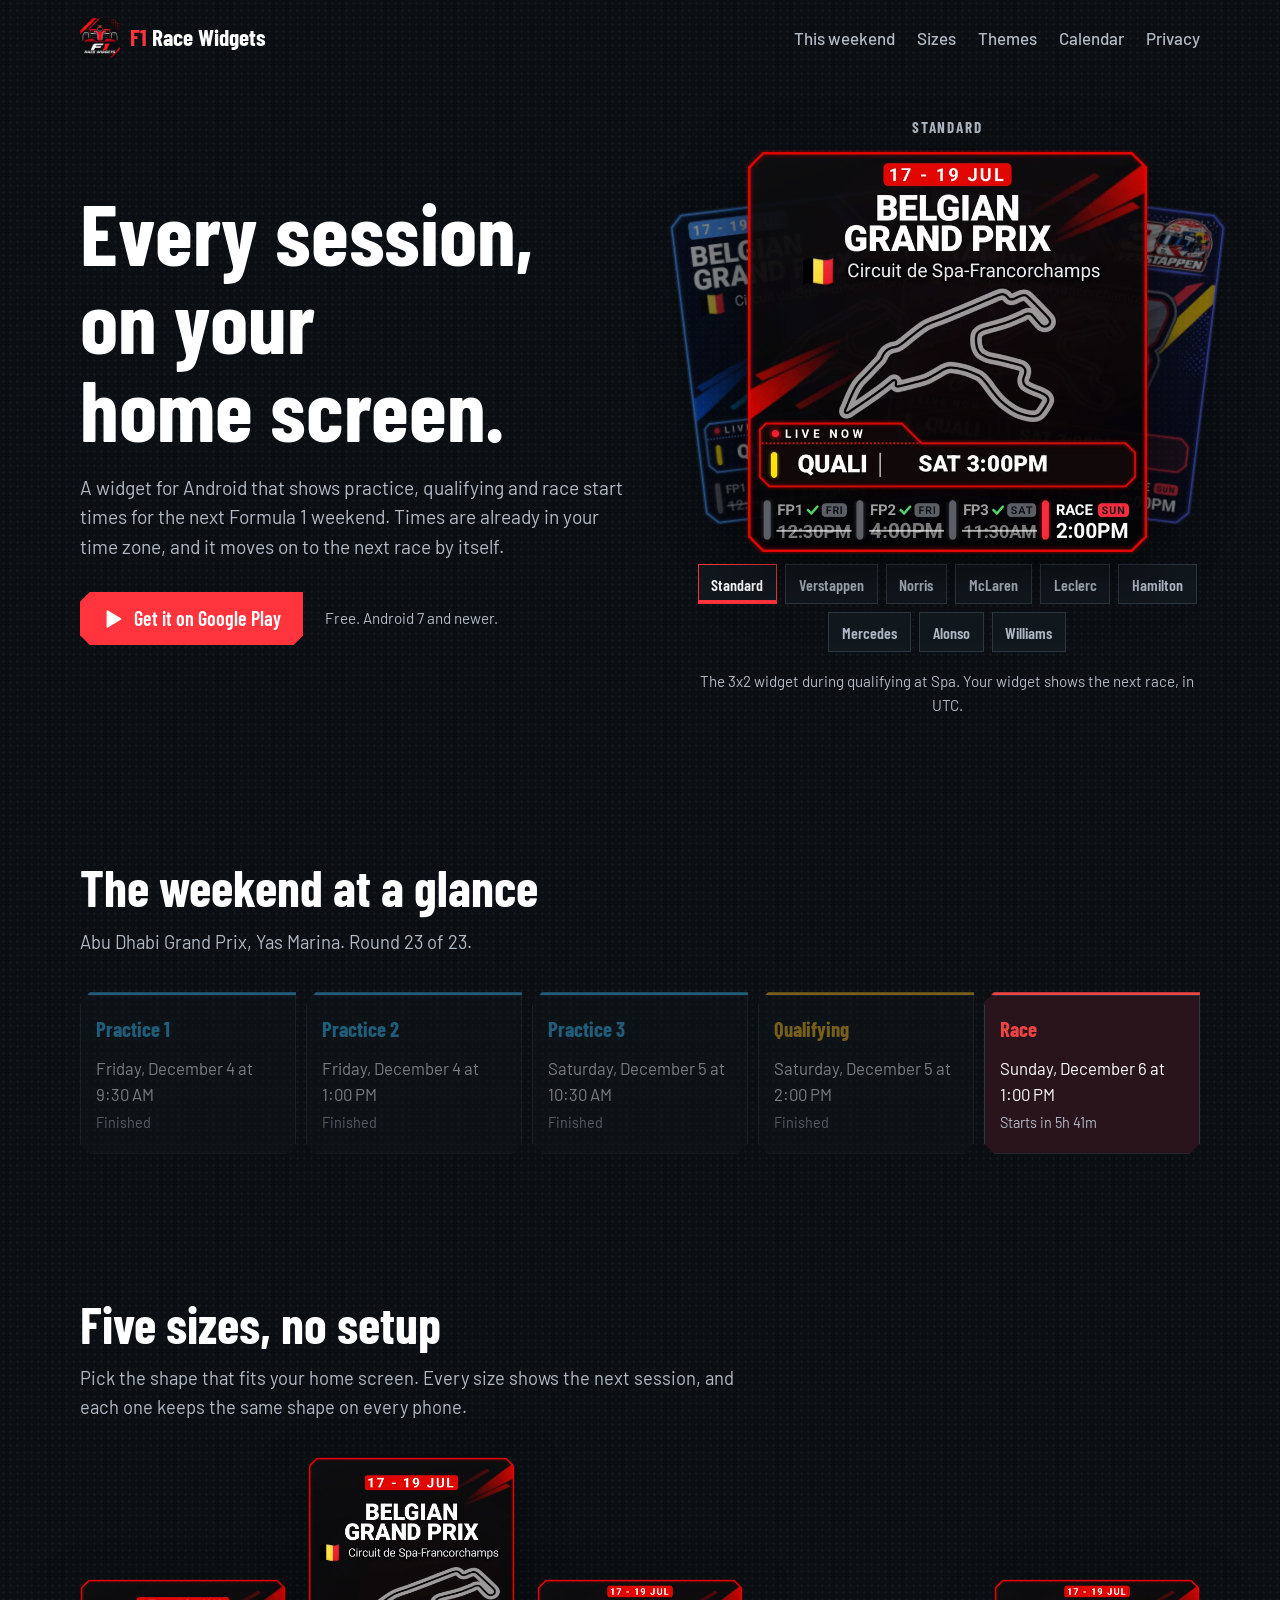
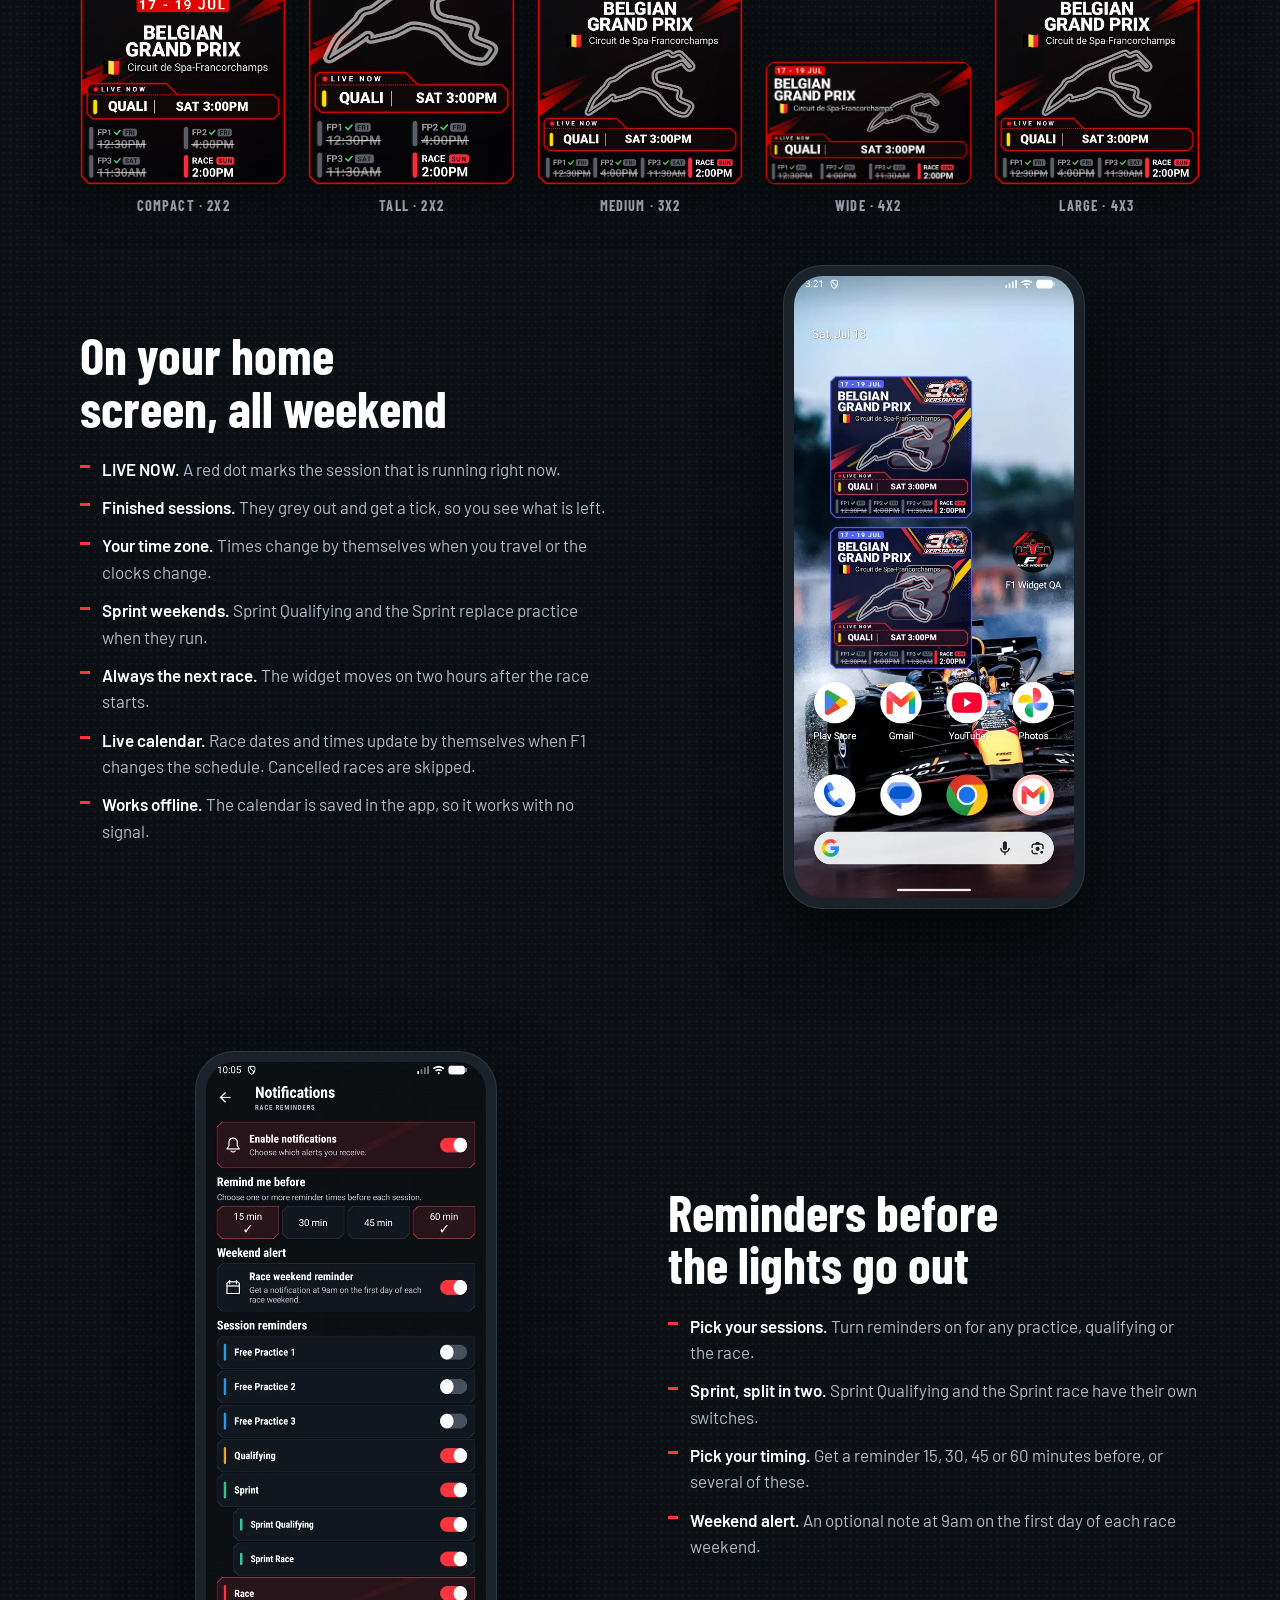
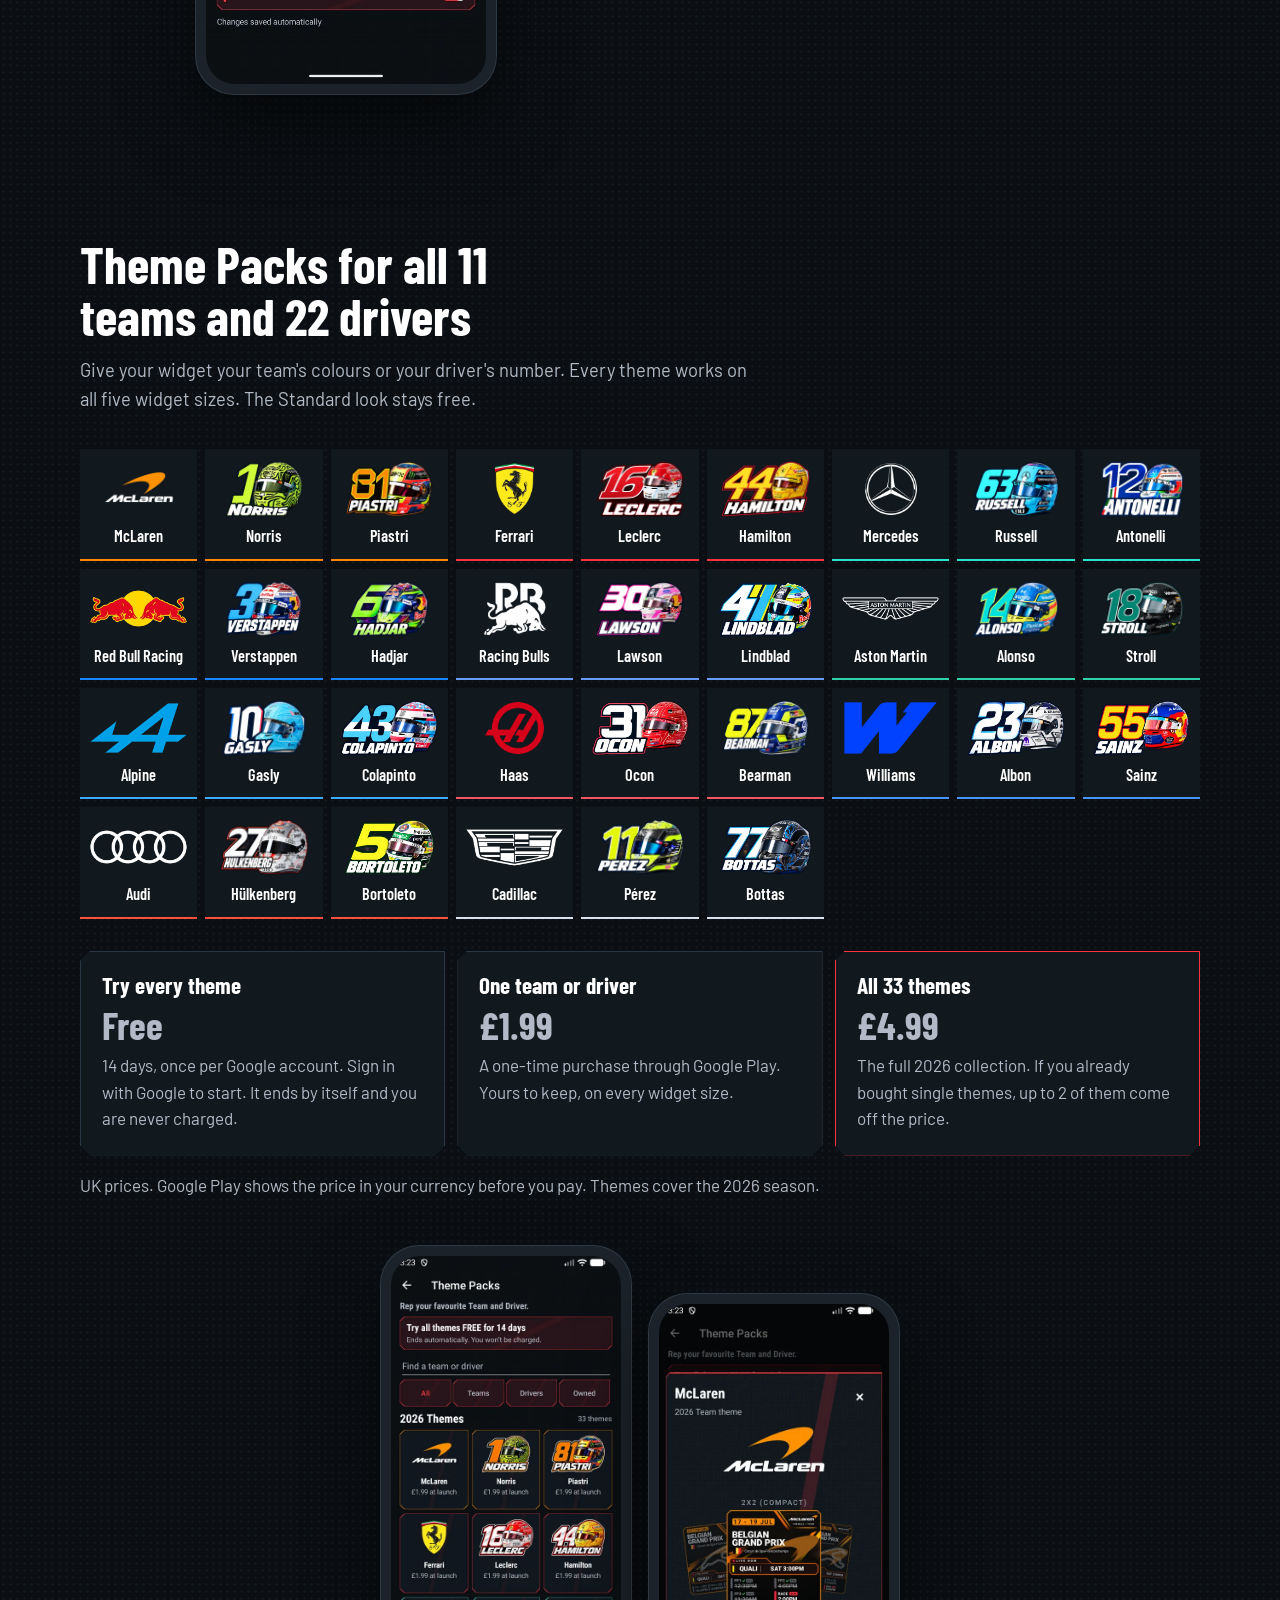
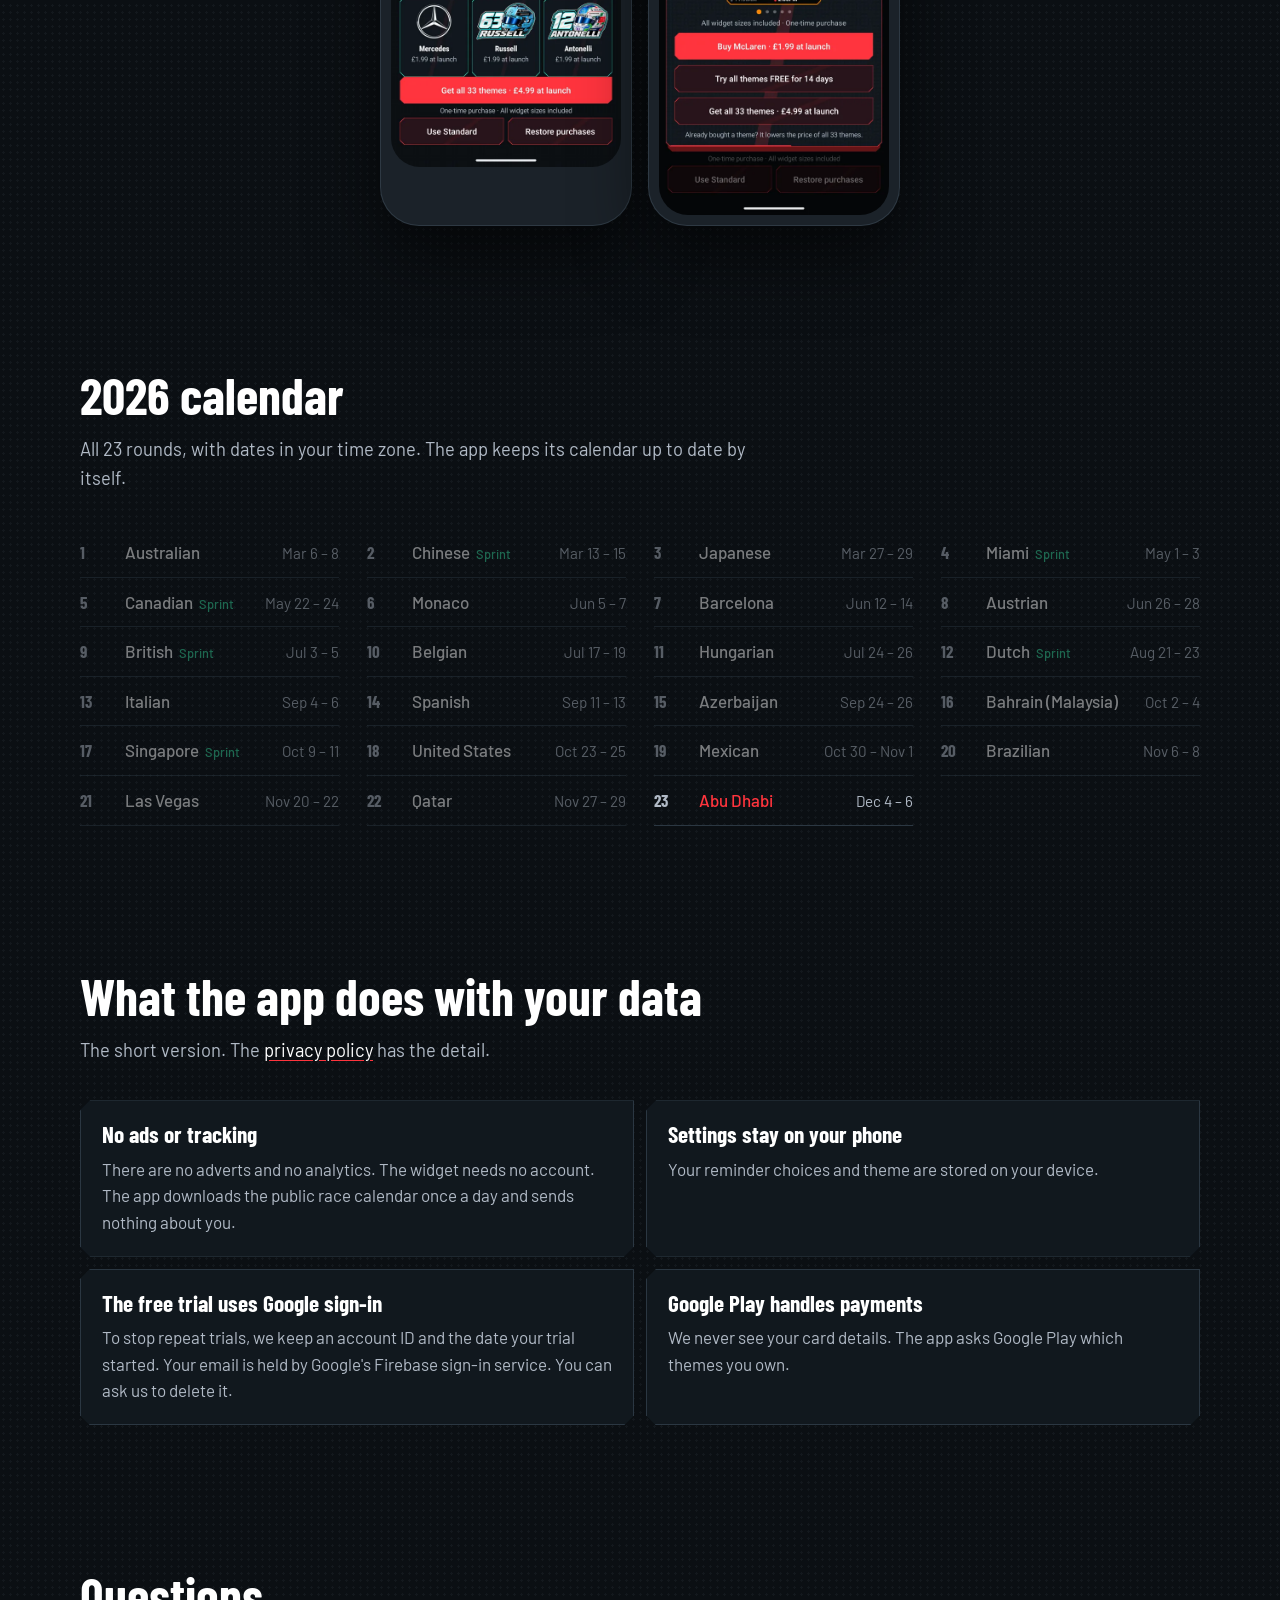
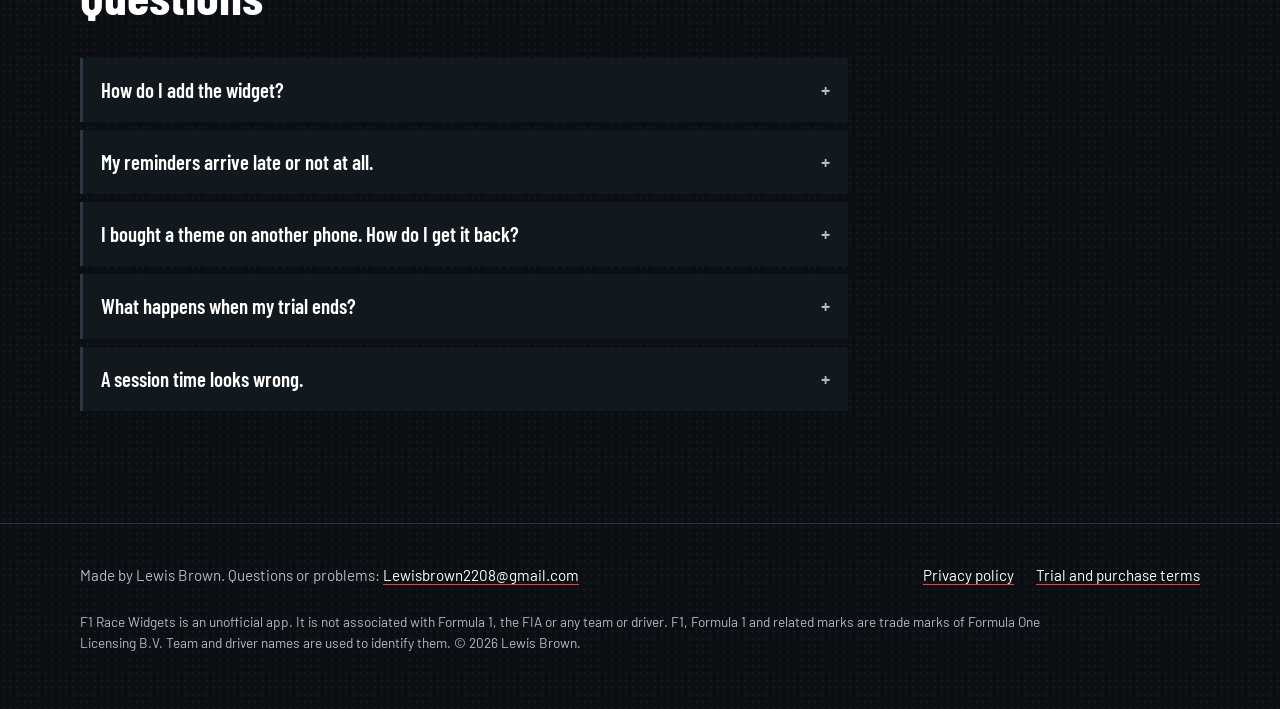
==== commit 28afce91: "Live race calendar: privacy policy, home page and calendar - Privacy policy: the app now downloads t" ====
--- a/index.html
+++ b/index.html
@@ -92,7 +92,8 @@
             <li><b>Your time zone.</b> Times change by themselves when you travel or the clocks change.</li>
             <li><b>Sprint weekends.</b> Sprint Qualifying and the Sprint replace practice when they run.</li>
             <li><b>Always the next race.</b> The widget moves on two hours after the race starts.</li>
-            <li><b>Works offline.</b> The full 2026 calendar is built into the app.</li>
+            <li><b>Live calendar.</b> Race dates and times update by themselves when F1 changes the schedule. Cancelled races are skipped.</li>
+            <li><b>Works offline.</b> The calendar is saved in the app, so it works with no signal.</li>
           </ul>
         </div>
         <div class="phone"><img src="assets/screens/homescreen.webp" alt="Android home screen with two F1 widgets showing the Belgian Grand Prix, qualifying live" width="540" height="1200" loading="lazy"></div>
@@ -152,7 +153,7 @@
       <div class="wrap">
         <div class="section-head">
           <h2 id="calendar-title">2026 calendar</h2>
-          <p>All 24 rounds, with dates in your time zone. The widget follows this calendar.</p>
+          <p>All 23 rounds, with dates in your time zone. The app keeps its calendar up to date by itself.</p>
         </div>
         <ol class="calendar" data-calendar></ol>
       </div>
@@ -167,7 +168,7 @@
         <div class="facts">
           <div class="fact panel">
             <h3>No ads or tracking</h3>
-            <p>There are no adverts and no analytics. The schedule is built into the app, so the widget doesn't need an account or the internet.</p>
+            <p>There are no adverts and no analytics. The widget needs no account. The app downloads the public race calendar once a day and sends nothing about you.</p>
           </div>
           <div class="fact panel">
             <h3>Settings stay on your phone</h3>
